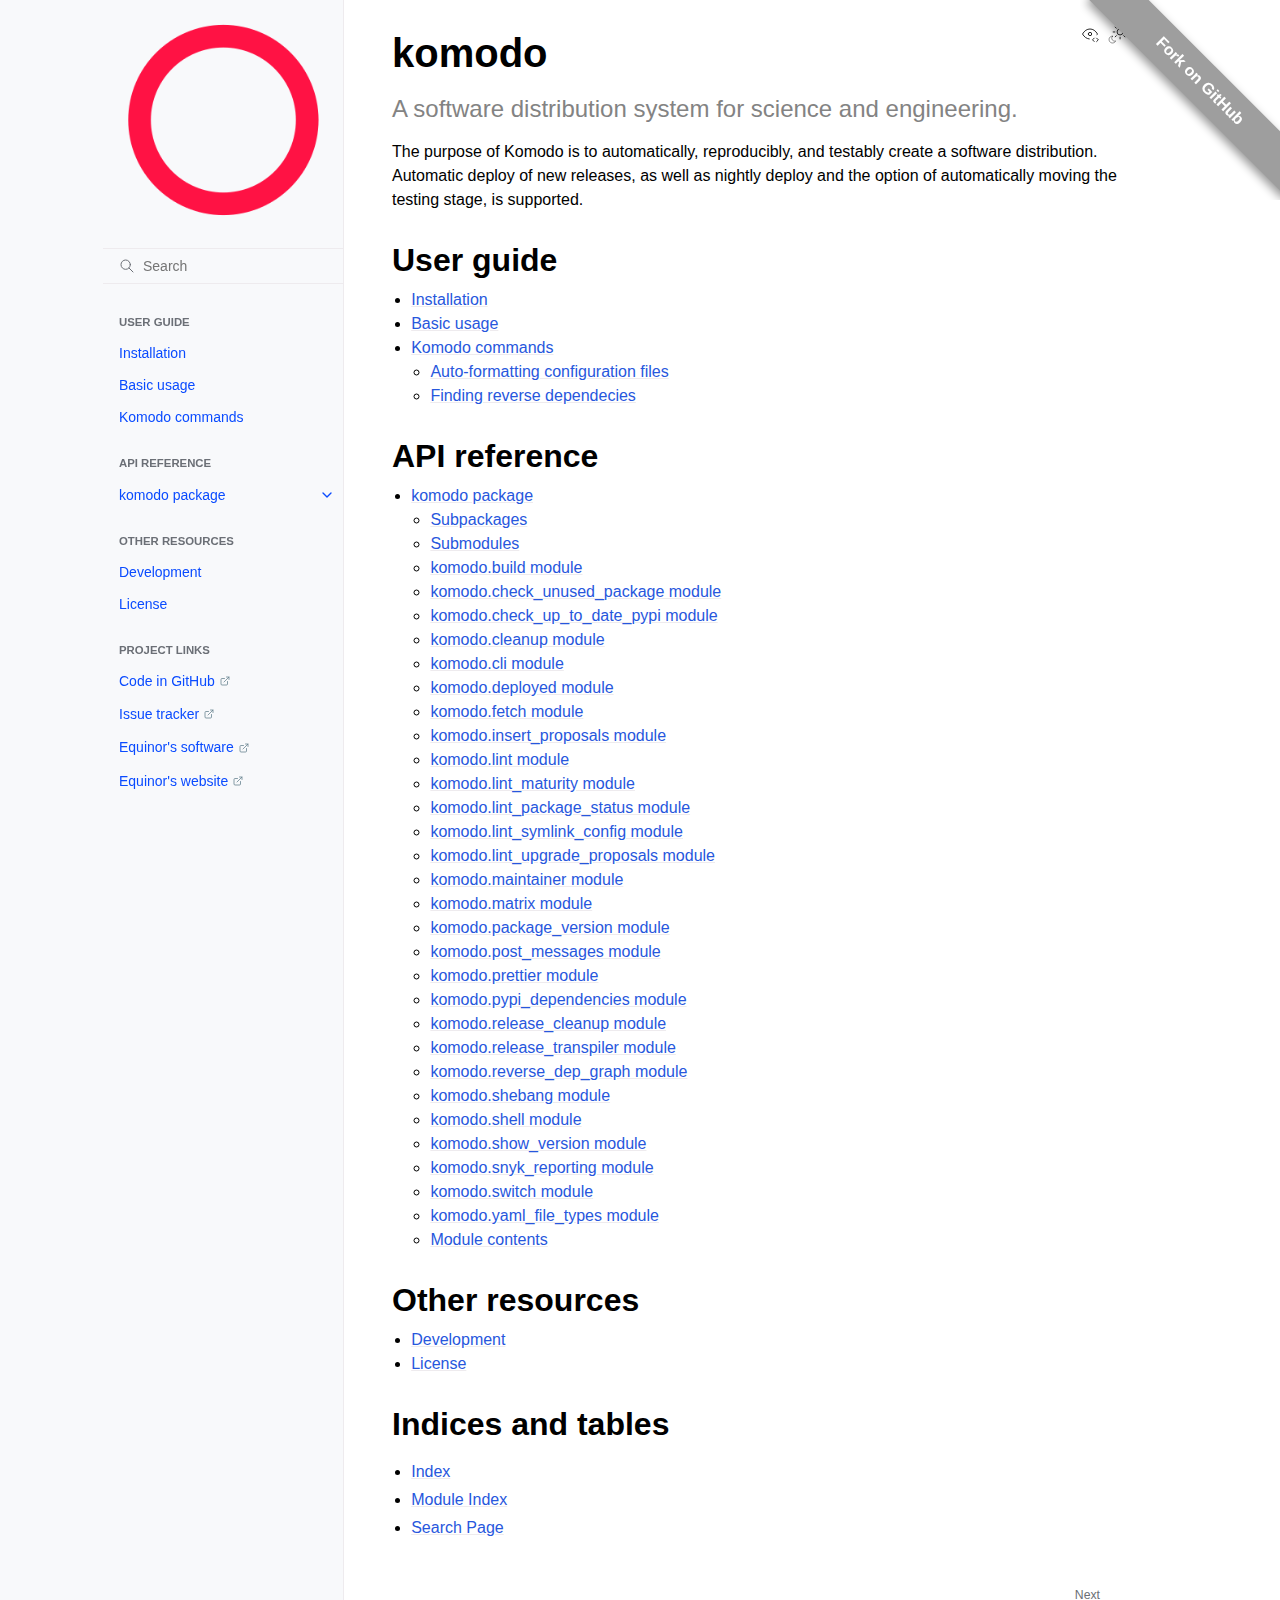
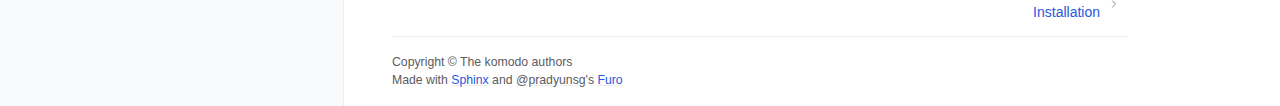
==== index.html @ 01c2a1b3 "Deploying to gh-pages from @ equinor/komodo@a973635b5ad402e23bfe479862dff8eb350d37a1 🚀" ====
<!doctype html>
<html class="no-js" lang="en" data-content_root="./">
  <head><meta charset="utf-8"/>
    <meta name="viewport" content="width=device-width,initial-scale=1"/>
    <meta name="color-scheme" content="light dark"><meta name="viewport" content="width=device-width, initial-scale=1" />
<link rel="index" title="Index" href="genindex.html" /><link rel="search" title="Search" href="search.html" /><link rel="next" title="Installation" href="installation.html" />

    <link rel="shortcut icon" href="_static/favicon.ico"/><!-- Generated with Sphinx 7.3.7 and Furo 2024.05.06 -->
        <title>komodo documentation</title>
      <link rel="stylesheet" type="text/css" href="_static/pygments.css?v=a746c00c" />
    <link rel="stylesheet" type="text/css" href="_static/styles/furo.css?v=387cc868" />
    <link rel="stylesheet" type="text/css" href="_static/styles/furo-extensions.css?v=36a5483c" />
    <link rel="stylesheet" type="text/css" href="_static/custom.css?v=675db473" />
    
    


<style>
  body {
    --color-code-background: #f8f8f8;
  --color-code-foreground: black;
  
  }
  @media not print {
    body[data-theme="dark"] {
      --color-code-background: #202020;
  --color-code-foreground: #d0d0d0;
  
    }
    @media (prefers-color-scheme: dark) {
      body:not([data-theme="light"]) {
        --color-code-background: #202020;
  --color-code-foreground: #d0d0d0;
  
      }
    }
  }
</style></head>
  <body>
    
    <script>
      document.body.dataset.theme = localStorage.getItem("theme") || "auto";
    </script>
    

<svg xmlns="http://www.w3.org/2000/svg" style="display: none;">
  <symbol id="svg-toc" viewBox="0 0 24 24">
    <title>Contents</title>
    <svg stroke="currentColor" fill="currentColor" stroke-width="0" viewBox="0 0 1024 1024">
      <path d="M408 442h480c4.4 0 8-3.6 8-8v-56c0-4.4-3.6-8-8-8H408c-4.4 0-8 3.6-8 8v56c0 4.4 3.6 8 8 8zm-8 204c0 4.4 3.6 8 8 8h480c4.4 0 8-3.6 8-8v-56c0-4.4-3.6-8-8-8H408c-4.4 0-8 3.6-8 8v56zm504-486H120c-4.4 0-8 3.6-8 8v56c0 4.4 3.6 8 8 8h784c4.4 0 8-3.6 8-8v-56c0-4.4-3.6-8-8-8zm0 632H120c-4.4 0-8 3.6-8 8v56c0 4.4 3.6 8 8 8h784c4.4 0 8-3.6 8-8v-56c0-4.4-3.6-8-8-8zM115.4 518.9L271.7 642c5.8 4.6 14.4.5 14.4-6.9V388.9c0-7.4-8.5-11.5-14.4-6.9L115.4 505.1a8.74 8.74 0 0 0 0 13.8z"/>
    </svg>
  </symbol>
  <symbol id="svg-menu" viewBox="0 0 24 24">
    <title>Menu</title>
    <svg xmlns="http://www.w3.org/2000/svg" viewBox="0 0 24 24" fill="none" stroke="currentColor"
      stroke-width="2" stroke-linecap="round" stroke-linejoin="round" class="feather-menu">
      <line x1="3" y1="12" x2="21" y2="12"></line>
      <line x1="3" y1="6" x2="21" y2="6"></line>
      <line x1="3" y1="18" x2="21" y2="18"></line>
    </svg>
  </symbol>
  <symbol id="svg-arrow-right" viewBox="0 0 24 24">
    <title>Expand</title>
    <svg xmlns="http://www.w3.org/2000/svg" viewBox="0 0 24 24" fill="none" stroke="currentColor"
      stroke-width="2" stroke-linecap="round" stroke-linejoin="round" class="feather-chevron-right">
      <polyline points="9 18 15 12 9 6"></polyline>
    </svg>
  </symbol>
  <symbol id="svg-sun" viewBox="0 0 24 24">
    <title>Light mode</title>
    <svg xmlns="http://www.w3.org/2000/svg" viewBox="0 0 24 24" fill="none" stroke="currentColor"
      stroke-width="1" stroke-linecap="round" stroke-linejoin="round" class="feather-sun">
      <circle cx="12" cy="12" r="5"></circle>
      <line x1="12" y1="1" x2="12" y2="3"></line>
      <line x1="12" y1="21" x2="12" y2="23"></line>
      <line x1="4.22" y1="4.22" x2="5.64" y2="5.64"></line>
      <line x1="18.36" y1="18.36" x2="19.78" y2="19.78"></line>
      <line x1="1" y1="12" x2="3" y2="12"></line>
      <line x1="21" y1="12" x2="23" y2="12"></line>
      <line x1="4.22" y1="19.78" x2="5.64" y2="18.36"></line>
      <line x1="18.36" y1="5.64" x2="19.78" y2="4.22"></line>
    </svg>
  </symbol>
  <symbol id="svg-moon" viewBox="0 0 24 24">
    <title>Dark mode</title>
    <svg xmlns="http://www.w3.org/2000/svg" viewBox="0 0 24 24" fill="none" stroke="currentColor"
      stroke-width="1" stroke-linecap="round" stroke-linejoin="round" class="icon-tabler-moon">
      <path stroke="none" d="M0 0h24v24H0z" fill="none" />
      <path d="M12 3c.132 0 .263 0 .393 0a7.5 7.5 0 0 0 7.92 12.446a9 9 0 1 1 -8.313 -12.454z" />
    </svg>
  </symbol>
  <symbol id="svg-sun-half" viewBox="0 0 24 24">
    <title>Auto light/dark mode</title>
    <svg xmlns="http://www.w3.org/2000/svg" viewBox="0 0 24 24" fill="none" stroke="currentColor"
      stroke-width="1" stroke-linecap="round" stroke-linejoin="round" class="icon-tabler-shadow">
      <path stroke="none" d="M0 0h24v24H0z" fill="none"/>
      <circle cx="12" cy="12" r="9" />
      <path d="M13 12h5" />
      <path d="M13 15h4" />
      <path d="M13 18h1" />
      <path d="M13 9h4" />
      <path d="M13 6h1" />
    </svg>
  </symbol>
  <symbol id="svg-sun-with-moon" viewBox="0 0 24 24">
    <title>Auto light/dark, in light mode</title>
    <svg xmlns="http://www.w3.org/2000/svg" viewBox="0 0 24 24" fill="none" stroke="currentColor"
      stroke-width="1" stroke-linecap="round" stroke-linejoin="round"
      class="icon-custom-derived-from-feather-sun-and-tabler-moon">
      <path style="opacity: 50%" d="M 5.411 14.504 C 5.471 14.504 5.532 14.504 5.591 14.504 C 3.639 16.319 4.383 19.569 6.931 20.352 C 7.693 20.586 8.512 20.551 9.25 20.252 C 8.023 23.207 4.056 23.725 2.11 21.184 C 0.166 18.642 1.702 14.949 4.874 14.536 C 5.051 14.512 5.231 14.5 5.411 14.5 L 5.411 14.504 Z"/>
      <line x1="14.5" y1="3.25" x2="14.5" y2="1.25"/>
      <line x1="14.5" y1="15.85" x2="14.5" y2="17.85"/>
      <line x1="10.044" y1="5.094" x2="8.63" y2="3.68"/>
      <line x1="19" y1="14.05" x2="20.414" y2="15.464"/>
      <line x1="8.2" y1="9.55" x2="6.2" y2="9.55"/>
      <line x1="20.8" y1="9.55" x2="22.8" y2="9.55"/>
      <line x1="10.044" y1="14.006" x2="8.63" y2="15.42"/>
      <line x1="19" y1="5.05" x2="20.414" y2="3.636"/>
      <circle cx="14.5" cy="9.55" r="3.6"/>
    </svg>
  </symbol>
  <symbol id="svg-moon-with-sun" viewBox="0 0 24 24">
    <title>Auto light/dark, in dark mode</title>
    <svg xmlns="http://www.w3.org/2000/svg" viewBox="0 0 24 24" fill="none" stroke="currentColor"
      stroke-width="1" stroke-linecap="round" stroke-linejoin="round"
      class="icon-custom-derived-from-feather-sun-and-tabler-moon">
      <path d="M 8.282 7.007 C 8.385 7.007 8.494 7.007 8.595 7.007 C 5.18 10.184 6.481 15.869 10.942 17.24 C 12.275 17.648 13.706 17.589 15 17.066 C 12.851 22.236 5.91 23.143 2.505 18.696 C -0.897 14.249 1.791 7.786 7.342 7.063 C 7.652 7.021 7.965 7 8.282 7 L 8.282 7.007 Z"/>
      <line style="opacity: 50%" x1="18" y1="3.705" x2="18" y2="2.5"/>
      <line style="opacity: 50%" x1="18" y1="11.295" x2="18" y2="12.5"/>
      <line style="opacity: 50%" x1="15.316" y1="4.816" x2="14.464" y2="3.964"/>
      <line style="opacity: 50%" x1="20.711" y1="10.212" x2="21.563" y2="11.063"/>
      <line style="opacity: 50%" x1="14.205" y1="7.5" x2="13.001" y2="7.5"/>
      <line style="opacity: 50%" x1="21.795" y1="7.5" x2="23" y2="7.5"/>
      <line style="opacity: 50%" x1="15.316" y1="10.184" x2="14.464" y2="11.036"/>
      <line style="opacity: 50%" x1="20.711" y1="4.789" x2="21.563" y2="3.937"/>
      <circle style="opacity: 50%" cx="18" cy="7.5" r="2.169"/>
    </svg>
  </symbol>
  <symbol id="svg-pencil" viewBox="0 0 24 24">
    <svg xmlns="http://www.w3.org/2000/svg" viewBox="0 0 24 24" fill="none" stroke="currentColor"
      stroke-width="1" stroke-linecap="round" stroke-linejoin="round" class="icon-tabler-pencil-code">
      <path d="M4 20h4l10.5 -10.5a2.828 2.828 0 1 0 -4 -4l-10.5 10.5v4" />
      <path d="M13.5 6.5l4 4" />
      <path d="M20 21l2 -2l-2 -2" />
      <path d="M17 17l-2 2l2 2" /
    </svg>
  </symbol>
  <symbol id="svg-eye" viewBox="0 0 24 24">
    <svg xmlns="http://www.w3.org/2000/svg" viewBox="0 0 24 24" fill="none" stroke="currentColor"
      stroke-width="1" stroke-linecap="round" stroke-linejoin="round" class="icon-tabler-eye-code">
      <path stroke="none" d="M0 0h24v24H0z" fill="none" />
      <path d="M10 12a2 2 0 1 0 4 0a2 2 0 0 0 -4 0" />
      <path
        d="M11.11 17.958c-3.209 -.307 -5.91 -2.293 -8.11 -5.958c2.4 -4 5.4 -6 9 -6c3.6 0 6.6 2 9 6c-.21 .352 -.427 .688 -.647 1.008" />
      <path d="M20 21l2 -2l-2 -2" />
      <path d="M17 17l-2 2l2 2" />
    </svg>
  </symbol>
</svg>

<input type="checkbox" class="sidebar-toggle" name="__navigation" id="__navigation">
<input type="checkbox" class="sidebar-toggle" name="__toc" id="__toc">
<label class="overlay sidebar-overlay" for="__navigation">
  <div class="visually-hidden">Hide navigation sidebar</div>
</label>
<label class="overlay toc-overlay" for="__toc">
  <div class="visually-hidden">Hide table of contents sidebar</div>
</label>

<a class="skip-to-content muted-link" href="#furo-main-content">Skip to content</a>



<div class="page">
  <header class="mobile-header">
    <div class="header-left">
      <label class="nav-overlay-icon" for="__navigation">
        <div class="visually-hidden">Toggle site navigation sidebar</div>
        <i class="icon"><svg><use href="#svg-menu"></use></svg></i>
      </label>
    </div>
    <div class="header-center">
      <a href="#"><div class="brand">komodo  documentation</div></a>
    </div>
    <div class="header-right">
      <div class="theme-toggle-container theme-toggle-header">
        <button class="theme-toggle">
          <div class="visually-hidden">Toggle Light / Dark / Auto color theme</div>
          <svg class="theme-icon-when-auto-light"><use href="#svg-sun-with-moon"></use></svg>
          <svg class="theme-icon-when-auto-dark"><use href="#svg-moon-with-sun"></use></svg>
          <svg class="theme-icon-when-dark"><use href="#svg-moon"></use></svg>
          <svg class="theme-icon-when-light"><use href="#svg-sun"></use></svg>
        </button>
      </div>
      <label class="toc-overlay-icon toc-header-icon no-toc" for="__toc">
        <div class="visually-hidden">Toggle table of contents sidebar</div>
        <i class="icon"><svg><use href="#svg-toc"></use></svg></i>
      </label>
    </div>
  </header>
  <aside class="sidebar-drawer">
    <div class="sidebar-container">
      
      <div class="sidebar-sticky"><a class="sidebar-brand" href="#">
  
  <div class="sidebar-logo-container">
    <img class="sidebar-logo" src="_static/komodo_logo.png" alt="Logo"/>
  </div>
  
  
</a><form class="sidebar-search-container" method="get" action="search.html" role="search">
  <input class="sidebar-search" placeholder="Search" name="q" aria-label="Search">
  <input type="hidden" name="check_keywords" value="yes">
  <input type="hidden" name="area" value="default">
</form>
<div id="searchbox"></div><div class="sidebar-scroll"><div class="sidebar-tree">
  <p class="caption" role="heading"><span class="caption-text">User guide</span></p>
<ul>
<li class="toctree-l1"><a class="reference internal" href="installation.html">Installation</a></li>
<li class="toctree-l1"><a class="reference internal" href="basic-usage.html">Basic usage</a></li>
<li class="toctree-l1"><a class="reference internal" href="commands.html">Komodo commands</a></li>
</ul>
<p class="caption" role="heading"><span class="caption-text">API reference</span></p>
<ul>
<li class="toctree-l1 has-children"><a class="reference internal" href="komodo.html">komodo package</a><input class="toctree-checkbox" id="toctree-checkbox-1" name="toctree-checkbox-1" role="switch" type="checkbox"/><label for="toctree-checkbox-1"><div class="visually-hidden">Toggle navigation of komodo package</div><i class="icon"><svg><use href="#svg-arrow-right"></use></svg></i></label><ul>
<li class="toctree-l2"><a class="reference internal" href="komodo.data.html">komodo.data package</a></li>
<li class="toctree-l2 has-children"><a class="reference internal" href="komodo.symlink.html">komodo.symlink package</a><input class="toctree-checkbox" id="toctree-checkbox-2" name="toctree-checkbox-2" role="switch" type="checkbox"/><label for="toctree-checkbox-2"><div class="visually-hidden">Toggle navigation of komodo.symlink package</div><i class="icon"><svg><use href="#svg-arrow-right"></use></svg></i></label><ul>
<li class="toctree-l3"><a class="reference internal" href="komodo.symlink.suggester.html">komodo.symlink.suggester package</a></li>
</ul>
</li>
</ul>
</li>
</ul>
<p class="caption" role="heading"><span class="caption-text">Other resources</span></p>
<ul>
<li class="toctree-l1"><a class="reference internal" href="development.html">Development</a></li>
<li class="toctree-l1"><a class="reference internal" href="license.html">License</a></li>
</ul>
<p class="caption" role="heading"><span class="caption-text">Project links</span></p>
<ul>
<li class="toctree-l1"><a class="reference external" href="https://github.com/equinor/komodo">Code in GitHub</a></li>
<li class="toctree-l1"><a class="reference external" href="https://github.com/equinor/komodo/issues">Issue tracker</a></li>
<li class="toctree-l1"><a class="reference external" href="https://github.com/equinor">Equinor's software</a></li>
<li class="toctree-l1"><a class="reference external" href="https://www.equinor.com">Equinor's website</a></li>
</ul>

</div>
</div>

      </div>
      
    </div>
  </aside>
  <div class="main">
    <div class="content">
      <div class="article-container">
        <a href="#" class="back-to-top muted-link">
          <svg xmlns="http://www.w3.org/2000/svg" viewBox="0 0 24 24">
            <path d="M13 20h-2V8l-5.5 5.5-1.42-1.42L12 4.16l7.92 7.92-1.42 1.42L13 8v12z"></path>
          </svg>
          <span>Back to top</span>
        </a>
        <div class="content-icon-container">
          <div class="view-this-page">
  <a class="muted-link" href="_sources/index.rst.txt" title="View this page">
    <svg><use href="#svg-eye"></use></svg>
    <span class="visually-hidden">View this page</span>
  </a>
</div>
<div class="theme-toggle-container theme-toggle-content">
            <button class="theme-toggle">
              <div class="visually-hidden">Toggle Light / Dark / Auto color theme</div>
              <svg class="theme-icon-when-auto-light"><use href="#svg-sun-with-moon"></use></svg>
              <svg class="theme-icon-when-auto-dark"><use href="#svg-moon-with-sun"></use></svg>
              <svg class="theme-icon-when-dark"><use href="#svg-moon"></use></svg>
              <svg class="theme-icon-when-light"><use href="#svg-sun"></use></svg>
            </button>
          </div>
          <label class="toc-overlay-icon toc-content-icon no-toc" for="__toc">
            <div class="visually-hidden">Toggle table of contents sidebar</div>
            <i class="icon"><svg><use href="#svg-toc"></use></svg></i>
          </label>
        </div>
        <article role="main" id="furo-main-content">
          <div class="docutils container" id="forkongithub">
<p><a class="reference external" href="https://github.com/equinor/komodo">Fork on GitHub</a></p>
</div>
<section id="komodo">
<h1>komodo<a class="headerlink" href="#komodo" title="Link to this heading">¶</a></h1>
<blockquote>
<div><div class="line-block">
<div class="line">A software distribution system for science and engineering.</div>
</div>
</div></blockquote>
<p>The purpose of Komodo is to automatically, reproducibly, and testably create a
software distribution. Automatic deploy of new releases, as well as nightly
deploy and the option of automatically moving the testing stage, is supported.</p>
<section id="user-guide">
<h2>User guide<a class="headerlink" href="#user-guide" title="Link to this heading">¶</a></h2>
<div class="toctree-wrapper compound">
<p class="caption" role="heading"><span class="caption-text">User guide</span></p>
<ul>
<li class="toctree-l1"><a class="reference internal" href="installation.html">Installation</a></li>
<li class="toctree-l1"><a class="reference internal" href="basic-usage.html">Basic usage</a></li>
<li class="toctree-l1"><a class="reference internal" href="commands.html">Komodo commands</a><ul>
<li class="toctree-l2"><a class="reference internal" href="commands.html#auto-formatting-configuration-files">Auto-formatting configuration files</a></li>
<li class="toctree-l2"><a class="reference internal" href="commands.html#finding-reverse-dependecies">Finding reverse dependecies</a></li>
</ul>
</li>
</ul>
</div>
</section>
<section id="api-reference">
<h2>API reference<a class="headerlink" href="#api-reference" title="Link to this heading">¶</a></h2>
<div class="toctree-wrapper compound">
<p class="caption" role="heading"><span class="caption-text">API reference</span></p>
<ul>
<li class="toctree-l1"><a class="reference internal" href="komodo.html">komodo package</a><ul>
<li class="toctree-l2"><a class="reference internal" href="komodo.html#subpackages">Subpackages</a></li>
<li class="toctree-l2"><a class="reference internal" href="komodo.html#submodules">Submodules</a></li>
<li class="toctree-l2"><a class="reference internal" href="komodo.html#module-komodo.build">komodo.build module</a></li>
<li class="toctree-l2"><a class="reference internal" href="komodo.html#module-komodo.check_unused_package">komodo.check_unused_package module</a></li>
<li class="toctree-l2"><a class="reference internal" href="komodo.html#module-komodo.check_up_to_date_pypi">komodo.check_up_to_date_pypi module</a></li>
<li class="toctree-l2"><a class="reference internal" href="komodo.html#module-komodo.cleanup">komodo.cleanup module</a></li>
<li class="toctree-l2"><a class="reference internal" href="komodo.html#module-komodo.cli">komodo.cli module</a></li>
<li class="toctree-l2"><a class="reference internal" href="komodo.html#module-komodo.deployed">komodo.deployed module</a></li>
<li class="toctree-l2"><a class="reference internal" href="komodo.html#module-komodo.fetch">komodo.fetch module</a></li>
<li class="toctree-l2"><a class="reference internal" href="komodo.html#module-komodo.insert_proposals">komodo.insert_proposals module</a></li>
<li class="toctree-l2"><a class="reference internal" href="komodo.html#module-komodo.lint">komodo.lint module</a></li>
<li class="toctree-l2"><a class="reference internal" href="komodo.html#module-komodo.lint_maturity">komodo.lint_maturity module</a></li>
<li class="toctree-l2"><a class="reference internal" href="komodo.html#module-komodo.lint_package_status">komodo.lint_package_status module</a></li>
<li class="toctree-l2"><a class="reference internal" href="komodo.html#module-komodo.lint_symlink_config">komodo.lint_symlink_config module</a></li>
<li class="toctree-l2"><a class="reference internal" href="komodo.html#module-komodo.lint_upgrade_proposals">komodo.lint_upgrade_proposals module</a></li>
<li class="toctree-l2"><a class="reference internal" href="komodo.html#module-komodo.maintainer">komodo.maintainer module</a></li>
<li class="toctree-l2"><a class="reference internal" href="komodo.html#module-komodo.matrix">komodo.matrix module</a></li>
<li class="toctree-l2"><a class="reference internal" href="komodo.html#module-komodo.package_version">komodo.package_version module</a></li>
<li class="toctree-l2"><a class="reference internal" href="komodo.html#module-komodo.post_messages">komodo.post_messages module</a></li>
<li class="toctree-l2"><a class="reference internal" href="komodo.html#module-komodo.prettier">komodo.prettier module</a></li>
<li class="toctree-l2"><a class="reference internal" href="komodo.html#module-komodo.pypi_dependencies">komodo.pypi_dependencies module</a></li>
<li class="toctree-l2"><a class="reference internal" href="komodo.html#module-komodo.release_cleanup">komodo.release_cleanup module</a></li>
<li class="toctree-l2"><a class="reference internal" href="komodo.html#module-komodo.release_transpiler">komodo.release_transpiler module</a></li>
<li class="toctree-l2"><a class="reference internal" href="komodo.html#module-komodo.reverse_dep_graph">komodo.reverse_dep_graph module</a></li>
<li class="toctree-l2"><a class="reference internal" href="komodo.html#module-komodo.shebang">komodo.shebang module</a></li>
<li class="toctree-l2"><a class="reference internal" href="komodo.html#module-komodo.shell">komodo.shell module</a></li>
<li class="toctree-l2"><a class="reference internal" href="komodo.html#module-komodo.show_version">komodo.show_version module</a></li>
<li class="toctree-l2"><a class="reference internal" href="komodo.html#module-komodo.snyk_reporting">komodo.snyk_reporting module</a></li>
<li class="toctree-l2"><a class="reference internal" href="komodo.html#module-komodo.switch">komodo.switch module</a></li>
<li class="toctree-l2"><a class="reference internal" href="komodo.html#module-komodo.yaml_file_types">komodo.yaml_file_types module</a></li>
<li class="toctree-l2"><a class="reference internal" href="komodo.html#module-komodo">Module contents</a></li>
</ul>
</li>
</ul>
</div>
</section>
<section id="other-resources">
<h2>Other resources<a class="headerlink" href="#other-resources" title="Link to this heading">¶</a></h2>
<div class="toctree-wrapper compound">
<p class="caption" role="heading"><span class="caption-text">Other resources</span></p>
<ul>
<li class="toctree-l1"><a class="reference internal" href="development.html">Development</a></li>
<li class="toctree-l1"><a class="reference internal" href="license.html">License</a></li>
</ul>
</div>
</section>
<section id="indices-and-tables">
<h2>Indices and tables<a class="headerlink" href="#indices-and-tables" title="Link to this heading">¶</a></h2>
<ul class="simple">
<li><p><a class="reference internal" href="genindex.html"><span class="std std-ref">Index</span></a></p></li>
<li><p><a class="reference internal" href="py-modindex.html"><span class="std std-ref">Module Index</span></a></p></li>
<li><p><a class="reference internal" href="search.html"><span class="std std-ref">Search Page</span></a></p></li>
</ul>
<div class="toctree-wrapper compound">
</div>
</section>
</section>

        </article>
      </div>
      <footer>
        
        <div class="related-pages">
          <a class="next-page" href="installation.html">
              <div class="page-info">
                <div class="context">
                  <span>Next</span>
                </div>
                <div class="title">Installation</div>
              </div>
              <svg class="furo-related-icon"><use href="#svg-arrow-right"></use></svg>
            </a>
          
        </div>
        <div class="bottom-of-page">
          <div class="left-details">
            <div class="copyright">
                Copyright &#169; The komodo authors
            </div>
            Made with <a href="https://www.sphinx-doc.org/">Sphinx</a> and <a class="muted-link" href="https://pradyunsg.me">@pradyunsg</a>'s
            
            <a href="https://github.com/pradyunsg/furo">Furo</a>
            
          </div>
          <div class="right-details">
            
          </div>
        </div>
        
      </footer>
    </div>
    <aside class="toc-drawer no-toc">
      
      
      
    </aside>
  </div>
</div><script src="_static/documentation_options.js?v=5929fcd5"></script>
    <script src="_static/doctools.js?v=9a2dae69"></script>
    <script src="_static/sphinx_highlight.js?v=dc90522c"></script>
    <script src="_static/scripts/furo.js?v=4e2eecee"></script>
    </body>
</html>
---- _static/pygments.css ----
.highlight pre { line-height: 125%; }
.highlight td.linenos .normal { color: inherit; background-color: transparent; padding-left: 5px; padding-right: 5px; }
.highlight span.linenos { color: inherit; background-color: transparent; padding-left: 5px; padding-right: 5px; }
.highlight td.linenos .special { color: #000000; background-color: #ffffc0; padding-left: 5px; padding-right: 5px; }
.highlight span.linenos.special { color: #000000; background-color: #ffffc0; padding-left: 5px; padding-right: 5px; }
.highlight .hll { background-color: #ffffcc }
.highlight { background: #f8f8f8; }
.highlight .c { color: #8f5902; font-style: italic } /* Comment */
.highlight .err { color: #a40000; border: 1px solid #ef2929 } /* Error */
.highlight .g { color: #000000 } /* Generic */
.highlight .k { color: #204a87; font-weight: bold } /* Keyword */
.highlight .l { color: #000000 } /* Literal */
.highlight .n { color: #000000 } /* Name */
.highlight .o { color: #ce5c00; font-weight: bold } /* Operator */
.highlight .x { color: #000000 } /* Other */
.highlight .p { color: #000000; font-weight: bold } /* Punctuation */
.highlight .ch { color: #8f5902; font-style: italic } /* Comment.Hashbang */
.highlight .cm { color: #8f5902; font-style: italic } /* Comment.Multiline */
.highlight .cp { color: #8f5902; font-style: italic } /* Comment.Preproc */
.highlight .cpf { color: #8f5902; font-style: italic } /* Comment.PreprocFile */
.highlight .c1 { color: #8f5902; font-style: italic } /* Comment.Single */
.highlight .cs { color: #8f5902; font-style: italic } /* Comment.Special */
.highlight .gd { color: #a40000 } /* Generic.Deleted */
.highlight .ge { color: #000000; font-style: italic } /* Generic.Emph */
.highlight .ges { color: #000000; font-weight: bold; font-style: italic } /* Generic.EmphStrong */
.highlight .gr { color: #ef2929 } /* Generic.Error */
.highlight .gh { color: #000080; font-weight: bold } /* Generic.Heading */
.highlight .gi { color: #00A000 } /* Generic.Inserted */
.highlight .go { color: #000000; font-style: italic } /* Generic.Output */
.highlight .gp { color: #8f5902 } /* Generic.Prompt */
.highlight .gs { color: #000000; font-weight: bold } /* Generic.Strong */
.highlight .gu { color: #800080; font-weight: bold } /* Generic.Subheading */
.highlight .gt { color: #a40000; font-weight: bold } /* Generic.Traceback */
.highlight .kc { color: #204a87; font-weight: bold } /* Keyword.Constant */
.highlight .kd { color: #204a87; font-weight: bold } /* Keyword.Declaration */
.highlight .kn { color: #204a87; font-weight: bold } /* Keyword.Namespace */
.highlight .kp { color: #204a87; font-weight: bold } /* Keyword.Pseudo */
.highlight .kr { color: #204a87; font-weight: bold } /* Keyword.Reserved */
.highlight .kt { color: #204a87; font-weight: bold } /* Keyword.Type */
.highlight .ld { color: #000000 } /* Literal.Date */
.highlight .m { color: #0000cf; font-weight: bold } /* Literal.Number */
.highlight .s { color: #4e9a06 } /* Literal.String */
.highlight .na { color: #c4a000 } /* Name.Attribute */
.highlight .nb { color: #204a87 } /* Name.Builtin */
.highlight .nc { color: #000000 } /* Name.Class */
.highlight .no { color: #000000 } /* Name.Constant */
.highlight .nd { color: #5c35cc; font-weight: bold } /* Name.Decorator */
.highlight .ni { color: #ce5c00 } /* Name.Entity */
.highlight .ne { color: #cc0000; font-weight: bold } /* Name.Exception */
.highlight .nf { color: #000000 } /* Name.Function */
.highlight .nl { color: #f57900 } /* Name.Label */
.highlight .nn { color: #000000 } /* Name.Namespace */
.highlight .nx { color: #000000 } /* Name.Other */
.highlight .py { color: #000000 } /* Name.Property */
.highlight .nt { color: #204a87; font-weight: bold } /* Name.Tag */
.highlight .nv { color: #000000 } /* Name.Variable */
.highlight .ow { color: #204a87; font-weight: bold } /* Operator.Word */
.highlight .pm { color: #000000; font-weight: bold } /* Punctuation.Marker */
.highlight .w { color: #f8f8f8 } /* Text.Whitespace */
.highlight .mb { color: #0000cf; font-weight: bold } /* Literal.Number.Bin */
.highlight .mf { color: #0000cf; font-weight: bold } /* Literal.Number.Float */
.highlight .mh { color: #0000cf; font-weight: bold } /* Literal.Number.Hex */
.highlight .mi { color: #0000cf; font-weight: bold } /* Literal.Number.Integer */
.highlight .mo { color: #0000cf; font-weight: bold } /* Literal.Number.Oct */
.highlight .sa { color: #4e9a06 } /* Literal.String.Affix */
.highlight .sb { color: #4e9a06 } /* Literal.String.Backtick */
.highlight .sc { color: #4e9a06 } /* Literal.String.Char */
.highlight .dl { color: #4e9a06 } /* Literal.String.Delimiter */
.highlight .sd { color: #8f5902; font-style: italic } /* Literal.String.Doc */
.highlight .s2 { color: #4e9a06 } /* Literal.String.Double */
.highlight .se { color: #4e9a06 } /* Literal.String.Escape */
.highlight .sh { color: #4e9a06 } /* Literal.String.Heredoc */
.highlight .si { color: #4e9a06 } /* Literal.String.Interpol */
.highlight .sx { color: #4e9a06 } /* Literal.String.Other */
.highlight .sr { color: #4e9a06 } /* Literal.String.Regex */
.highlight .s1 { color: #4e9a06 } /* Literal.String.Single */
.highlight .ss { color: #4e9a06 } /* Literal.String.Symbol */
.highlight .bp { color: #3465a4 } /* Name.Builtin.Pseudo */
.highlight .fm { color: #000000 } /* Name.Function.Magic */
.highlight .vc { color: #000000 } /* Name.Variable.Class */
.highlight .vg { color: #000000 } /* Name.Variable.Global */
.highlight .vi { color: #000000 } /* Name.Variable.Instance */
.highlight .vm { color: #000000 } /* Name.Variable.Magic */
.highlight .il { color: #0000cf; font-weight: bold } /* Literal.Number.Integer.Long */
@media not print {
body[data-theme="dark"] .highlight pre { line-height: 125%; }
body[data-theme="dark"] .highlight td.linenos .normal { color: #aaaaaa; background-color: transparent; padding-left: 5px; padding-right: 5px; }
body[data-theme="dark"] .highlight span.linenos { color: #aaaaaa; background-color: transparent; padding-left: 5px; padding-right: 5px; }
body[data-theme="dark"] .highlight td.linenos .special { color: #000000; background-color: #ffffc0; padding-left: 5px; padding-right: 5px; }
body[data-theme="dark"] .highlight span.linenos.special { color: #000000; background-color: #ffffc0; padding-left: 5px; padding-right: 5px; }
body[data-theme="dark"] .highlight .hll { background-color: #404040 }
body[data-theme="dark"] .highlight { background: #202020; color: #d0d0d0 }
body[data-theme="dark"] .highlight .c { color: #ababab; font-style: italic } /* Comment */
body[data-theme="dark"] .highlight .err { color: #a61717; background-color: #e3d2d2 } /* Error */
body[data-theme="dark"] .highlight .esc { color: #d0d0d0 } /* Escape */
body[data-theme="dark"] .highlight .g { color: #d0d0d0 } /* Generic */
body[data-theme="dark"] .highlight .k { color: #6ebf26; font-weight: bold } /* Keyword */
body[data-theme="dark"] .highlight .l { color: #d0d0d0 } /* Literal */
body[data-theme="dark"] .highlight .n { color: #d0d0d0 } /* Name */
body[data-theme="dark"] .highlight .o { color: #d0d0d0 } /* Operator */
body[data-theme="dark"] .highlight .x { color: #d0d0d0 } /* Other */
body[data-theme="dark"] .highlight .p { color: #d0d0d0 } /* Punctuation */
body[data-theme="dark"] .highlight .ch { color: #ababab; font-style: italic } /* Comment.Hashbang */
body[data-theme="dark"] .highlight .cm { color: #ababab; font-style: italic } /* Comment.Multiline */
body[data-theme="dark"] .highlight .cp { color: #ff3a3a; font-weight: bold } /* Comment.Preproc */
body[data-theme="dark"] .highlight .cpf { color: #ababab; font-style: italic } /* Comment.PreprocFile */
body[data-theme="dark"] .highlight .c1 { color: #ababab; font-style: italic } /* Comment.Single */
body[data-theme="dark"] .highlight .cs { color: #e50808; font-weight: bold; background-color: #520000 } /* Comment.Special */
body[data-theme="dark"] .highlight .gd { color: #ff3a3a } /* Generic.Deleted */
body[data-theme="dark"] .highlight .ge { color: #d0d0d0; font-style: italic } /* Generic.Emph */
body[data-theme="dark"] .highlight .ges { color: #d0d0d0; font-weight: bold; font-style: italic } /* Generic.EmphStrong */
body[data-theme="dark"] .highlight .gr { color: #ff3a3a } /* Generic.Error */
body[data-theme="dark"] .highlight .gh { color: #ffffff; font-weight: bold } /* Generic.Heading */
body[data-theme="dark"] .highlight .gi { color: #589819 } /* Generic.Inserted */
body[data-theme="dark"] .highlight .go { color: #cccccc } /* Generic.Output */
body[data-theme="dark"] .highlight .gp { color: #aaaaaa } /* Generic.Prompt */
body[data-theme="dark"] .highlight .gs { color: #d0d0d0; font-weight: bold } /* Generic.Strong */
body[data-theme="dark"] .highlight .gu { color: #ffffff; text-decoration: underline } /* Generic.Subheading */
body[data-theme="dark"] .highlight .gt { color: #ff3a3a } /* Generic.Traceback */
body[data-theme="dark"] .highlight .kc { color: #6ebf26; font-weight: bold } /* Keyword.Constant */
body[data-theme="dark"] .highlight .kd { color: #6ebf26; font-weight: bold } /* Keyword.Declaration */
body[data-theme="dark"] .highlight .kn { color: #6ebf26; font-weight: bold } /* Keyword.Namespace */
body[data-theme="dark"] .highlight .kp { color: #6ebf26 } /* Keyword.Pseudo */
body[data-theme="dark"] .highlight .kr { color: #6ebf26; font-weight: bold } /* Keyword.Reserved */
body[data-theme="dark"] .highlight .kt { color: #6ebf26; font-weight: bold } /* Keyword.Type */
body[data-theme="dark"] .highlight .ld { color: #d0d0d0 } /* Literal.Date */
body[data-theme="dark"] .highlight .m { color: #51b2fd } /* Literal.Number */
body[data-theme="dark"] .highlight .s { color: #ed9d13 } /* Literal.String */
body[data-theme="dark"] .highlight .na { color: #bbbbbb } /* Name.Attribute */
body[data-theme="dark"] .highlight .nb { color: #2fbccd } /* Name.Builtin */
body[data-theme="dark"] .highlight .nc { color: #71adff; text-decoration: underline } /* Name.Class */
body[data-theme="dark"] .highlight .no { color: #40ffff } /* Name.Constant */
body[data-theme="dark"] .highlight .nd { color: #ffa500 } /* Name.Decorator */
body[data-theme="dark"] .highlight .ni { color: #d0d0d0 } /* Name.Entity */
body[data-theme="dark"] .highlight .ne { color: #bbbbbb } /* Name.Exception */
body[data-theme="dark"] .highlight .nf { color: #71adff } /* Name.Function */
body[data-theme="dark"] .highlight .nl { color: #d0d0d0 } /* Name.Label */
body[data-theme="dark"] .highlight .nn { color: #71adff; text-decoration: underline } /* Name.Namespace */
body[data-theme="dark"] .highlight .nx { color: #d0d0d0 } /* Name.Other */
body[data-theme="dark"] .highlight .py { color: #d0d0d0 } /* Name.Property */
body[data-theme="dark"] .highlight .nt { color: #6ebf26; font-weight: bold } /* Name.Tag */
body[data-theme="dark"] .highlight .nv { color: #40ffff } /* Name.Variable */
body[data-theme="dark"] .highlight .ow { color: #6ebf26; font-weight: bold } /* Operator.Word */
body[data-theme="dark"] .highlight .pm { color: #d0d0d0 } /* Punctuation.Marker */
body[data-theme="dark"] .highlight .w { color: #666666 } /* Text.Whitespace */
body[data-theme="dark"] .highlight .mb { color: #51b2fd } /* Literal.Number.Bin */
body[data-theme="dark"] .highlight .mf { color: #51b2fd } /* Literal.Number.Float */
body[data-theme="dark"] .highlight .mh { color: #51b2fd } /* Literal.Number.Hex */
body[data-theme="dark"] .highlight .mi { color: #51b2fd } /* Literal.Number.Integer */
body[data-theme="dark"] .highlight .mo { color: #51b2fd } /* Literal.Number.Oct */
body[data-theme="dark"] .highlight .sa { color: #ed9d13 } /* Literal.String.Affix */
body[data-theme="dark"] .highlight .sb { color: #ed9d13 } /* Literal.String.Backtick */
body[data-theme="dark"] .highlight .sc { color: #ed9d13 } /* Literal.String.Char */
body[data-theme="dark"] .highlight .dl { color: #ed9d13 } /* Literal.String.Delimiter */
body[data-theme="dark"] .highlight .sd { color: #ed9d13 } /* Literal.String.Doc */
body[data-theme="dark"] .highlight .s2 { color: #ed9d13 } /* Literal.String.Double */
body[data-theme="dark"] .highlight .se { color: #ed9d13 } /* Literal.String.Escape */
body[data-theme="dark"] .highlight .sh { color: #ed9d13 } /* Literal.String.Heredoc */
body[data-theme="dark"] .highlight .si { color: #ed9d13 } /* Literal.String.Interpol */
body[data-theme="dark"] .highlight .sx { color: #ffa500 } /* Literal.String.Other */
body[data-theme="dark"] .highlight .sr { color: #ed9d13 } /* Literal.String.Regex */
body[data-theme="dark"] .highlight .s1 { color: #ed9d13 } /* Literal.String.Single */
body[data-theme="dark"] .highlight .ss { color: #ed9d13 } /* Literal.String.Symbol */
body[data-theme="dark"] .highlight .bp { color: #2fbccd } /* Name.Builtin.Pseudo */
body[data-theme="dark"] .highlight .fm { color: #71adff } /* Name.Function.Magic */
body[data-theme="dark"] .highlight .vc { color: #40ffff } /* Name.Variable.Class */
body[data-theme="dark"] .highlight .vg { color: #40ffff } /* Name.Variable.Global */
body[data-theme="dark"] .highlight .vi { color: #40ffff } /* Name.Variable.Instance */
body[data-theme="dark"] .highlight .vm { color: #40ffff } /* Name.Variable.Magic */
body[data-theme="dark"] .highlight .il { color: #51b2fd } /* Literal.Number.Integer.Long */
@media (prefers-color-scheme: dark) {
body:not([data-theme="light"]) .highlight pre { line-height: 125%; }
body:not([data-theme="light"]) .highlight td.linenos .normal { color: #aaaaaa; background-color: transparent; padding-left: 5px; padding-right: 5px; }
body:not([data-theme="light"]) .highlight span.linenos { color: #aaaaaa; background-color: transparent; padding-left: 5px; padding-right: 5px; }
body:not([data-theme="light"]) .highlight td.linenos .special { color: #000000; background-color: #ffffc0; padding-left: 5px; padding-right: 5px; }
body:not([data-theme="light"]) .highlight span.linenos.special { color: #000000; background-color: #ffffc0; padding-left: 5px; padding-right: 5px; }
body:not([data-theme="light"]) .highlight .hll { background-color: #404040 }
body:not([data-theme="light"]) .highlight { background: #202020; color: #d0d0d0 }
body:not([data-theme="light"]) .highlight .c { color: #ababab; font-style: italic } /* Comment */
body:not([data-theme="light"]) .highlight .err { color: #a61717; background-color: #e3d2d2 } /* Error */
body:not([data-theme="light"]) .highlight .esc { color: #d0d0d0 } /* Escape */
body:not([data-theme="light"]) .highlight .g { color: #d0d0d0 } /* Generic */
body:not([data-theme="light"]) .highlight .k { color: #6ebf26; font-weight: bold } /* Keyword */
body:not([data-theme="light"]) .highlight .l { color: #d0d0d0 } /* Literal */
body:not([data-theme="light"]) .highlight .n { color: #d0d0d0 } /* Name */
body:not([data-theme="light"]) .highlight .o { color: #d0d0d0 } /* Operator */
body:not([data-theme="light"]) .highlight .x { color: #d0d0d0 } /* Other */
body:not([data-theme="light"]) .highlight .p { color: #d0d0d0 } /* Punctuation */
body:not([data-theme="light"]) .highlight .ch { color: #ababab; font-style: italic } /* Comment.Hashbang */
body:not([data-theme="light"]) .highlight .cm { color: #ababab; font-style: italic } /* Comment.Multiline */
body:not([data-theme="light"]) .highlight .cp { color: #ff3a3a; font-weight: bold } /* Comment.Preproc */
body:not([data-theme="light"]) .highlight .cpf { color: #ababab; font-style: italic } /* Comment.PreprocFile */
body:not([data-theme="light"]) .highlight .c1 { color: #ababab; font-style: italic } /* Comment.Single */
body:not([data-theme="light"]) .highlight .cs { color: #e50808; font-weight: bold; background-color: #520000 } /* Comment.Special */
body:not([data-theme="light"]) .highlight .gd { color: #ff3a3a } /* Generic.Deleted */
body:not([data-theme="light"]) .highlight .ge { color: #d0d0d0; font-style: italic } /* Generic.Emph */
body:not([data-theme="light"]) .highlight .ges { color: #d0d0d0; font-weight: bold; font-style: italic } /* Generic.EmphStrong */
body:not([data-theme="light"]) .highlight .gr { color: #ff3a3a } /* Generic.Error */
body:not([data-theme="light"]) .highlight .gh { color: #ffffff; font-weight: bold } /* Generic.Heading */
body:not([data-theme="light"]) .highlight .gi { color: #589819 } /* Generic.Inserted */
body:not([data-theme="light"]) .highlight .go { color: #cccccc } /* Generic.Output */
body:not([data-theme="light"]) .highlight .gp { color: #aaaaaa } /* Generic.Prompt */
body:not([data-theme="light"]) .highlight .gs { color: #d0d0d0; font-weight: bold } /* Generic.Strong */
body:not([data-theme="light"]) .highlight .gu { color: #ffffff; text-decoration: underline } /* Generic.Subheading */
body:not([data-theme="light"]) .highlight .gt { color: #ff3a3a } /* Generic.Traceback */
body:not([data-theme="light"]) .highlight .kc { color: #6ebf26; font-weight: bold } /* Keyword.Constant */
body:not([data-theme="light"]) .highlight .kd { color: #6ebf26; font-weight: bold } /* Keyword.Declaration */
body:not([data-theme="light"]) .highlight .kn { color: #6ebf26; font-weight: bold } /* Keyword.Namespace */
body:not([data-theme="light"]) .highlight .kp { color: #6ebf26 } /* Keyword.Pseudo */
body:not([data-theme="light"]) .highlight .kr { color: #6ebf26; font-weight: bold } /* Keyword.Reserved */
body:not([data-theme="light"]) .highlight .kt { color: #6ebf26; font-weight: bold } /* Keyword.Type */
body:not([data-theme="light"]) .highlight .ld { color: #d0d0d0 } /* Literal.Date */
body:not([data-theme="light"]) .highlight .m { color: #51b2fd } /* Literal.Number */
body:not([data-theme="light"]) .highlight .s { color: #ed9d13 } /* Literal.String */
body:not([data-theme="light"]) .highlight .na { color: #bbbbbb } /* Name.Attribute */
body:not([data-theme="light"]) .highlight .nb { color: #2fbccd } /* Name.Builtin */
body:not([data-theme="light"]) .highlight .nc { color: #71adff; text-decoration: underline } /* Name.Class */
body:not([data-theme="light"]) .highlight .no { color: #40ffff } /* Name.Constant */
body:not([data-theme="light"]) .highlight .nd { color: #ffa500 } /* Name.Decorator */
body:not([data-theme="light"]) .highlight .ni { color: #d0d0d0 } /* Name.Entity */
body:not([data-theme="light"]) .highlight .ne { color: #bbbbbb } /* Name.Exception */
body:not([data-theme="light"]) .highlight .nf { color: #71adff } /* Name.Function */
body:not([data-theme="light"]) .highlight .nl { color: #d0d0d0 } /* Name.Label */
body:not([data-theme="light"]) .highlight .nn { color: #71adff; text-decoration: underline } /* Name.Namespace */
body:not([data-theme="light"]) .highlight .nx { color: #d0d0d0 } /* Name.Other */
body:not([data-theme="light"]) .highlight .py { color: #d0d0d0 } /* Name.Property */
body:not([data-theme="light"]) .highlight .nt { color: #6ebf26; font-weight: bold } /* Name.Tag */
body:not([data-theme="light"]) .highlight .nv { color: #40ffff } /* Name.Variable */
body:not([data-theme="light"]) .highlight .ow { color: #6ebf26; font-weight: bold } /* Operator.Word */
body:not([data-theme="light"]) .highlight .pm { color: #d0d0d0 } /* Punctuation.Marker */
body:not([data-theme="light"]) .highlight .w { color: #666666 } /* Text.Whitespace */
body:not([data-theme="light"]) .highlight .mb { color: #51b2fd } /* Literal.Number.Bin */
body:not([data-theme="light"]) .highlight .mf { color: #51b2fd } /* Literal.Number.Float */
body:not([data-theme="light"]) .highlight .mh { color: #51b2fd } /* Literal.Number.Hex */
body:not([data-theme="light"]) .highlight .mi { color: #51b2fd } /* Literal.Number.Integer */
body:not([data-theme="light"]) .highlight .mo { color: #51b2fd } /* Literal.Number.Oct */
body:not([data-theme="light"]) .highlight .sa { color: #ed9d13 } /* Literal.String.Affix */
body:not([data-theme="light"]) .highlight .sb { color: #ed9d13 } /* Literal.String.Backtick */
body:not([data-theme="light"]) .highlight .sc { color: #ed9d13 } /* Literal.String.Char */
body:not([data-theme="light"]) .highlight .dl { color: #ed9d13 } /* Literal.String.Delimiter */
body:not([data-theme="light"]) .highlight .sd { color: #ed9d13 } /* Literal.String.Doc */
body:not([data-theme="light"]) .highlight .s2 { color: #ed9d13 } /* Literal.String.Double */
body:not([data-theme="light"]) .highlight .se { color: #ed9d13 } /* Literal.String.Escape */
body:not([data-theme="light"]) .highlight .sh { color: #ed9d13 } /* Literal.String.Heredoc */
body:not([data-theme="light"]) .highlight .si { color: #ed9d13 } /* Literal.String.Interpol */
body:not([data-theme="light"]) .highlight .sx { color: #ffa500 } /* Literal.String.Other */
body:not([data-theme="light"]) .highlight .sr { color: #ed9d13 } /* Literal.String.Regex */
body:not([data-theme="light"]) .highlight .s1 { color: #ed9d13 } /* Literal.String.Single */
body:not([data-theme="light"]) .highlight .ss { color: #ed9d13 } /* Literal.String.Symbol */
body:not([data-theme="light"]) .highlight .bp { color: #2fbccd } /* Name.Builtin.Pseudo */
body:not([data-theme="light"]) .highlight .fm { color: #71adff } /* Name.Function.Magic */
body:not([data-theme="light"]) .highlight .vc { color: #40ffff } /* Name.Variable.Class */
body:not([data-theme="light"]) .highlight .vg { color: #40ffff } /* Name.Variable.Global */
body:not([data-theme="light"]) .highlight .vi { color: #40ffff } /* Name.Variable.Instance */
body:not([data-theme="light"]) .highlight .vm { color: #40ffff } /* Name.Variable.Magic */
body:not([data-theme="light"]) .highlight .il { color: #51b2fd } /* Literal.Number.Integer.Long */
}
}
---- _static/styles/furo-extensions.css ----
#furo-sidebar-ad-placement{padding:var(--sidebar-item-spacing-vertical) var(--sidebar-item-spacing-horizontal)}#furo-sidebar-ad-placement .ethical-sidebar{background:var(--color-background-secondary);border:none;box-shadow:none}#furo-sidebar-ad-placement .ethical-sidebar:hover{background:var(--color-background-hover)}#furo-sidebar-ad-placement .ethical-sidebar a{color:var(--color-foreground-primary)}#furo-sidebar-ad-placement .ethical-callout a{color:var(--color-foreground-secondary)!important}#furo-readthedocs-versions{background:transparent;display:block;position:static;width:100%}#furo-readthedocs-versions .rst-versions{background:#1a1c1e}#furo-readthedocs-versions .rst-current-version{background:var(--color-sidebar-item-background);cursor:unset}#furo-readthedocs-versions .rst-current-version:hover{background:var(--color-sidebar-item-background)}#furo-readthedocs-versions .rst-current-version .fa-book{color:var(--color-foreground-primary)}#furo-readthedocs-versions>.rst-other-versions{padding:0}#furo-readthedocs-versions>.rst-other-versions small{opacity:1}#furo-readthedocs-versions .injected .rst-versions{position:unset}#furo-readthedocs-versions:focus-within,#furo-readthedocs-versions:hover{box-shadow:0 0 0 1px var(--color-sidebar-background-border)}#furo-readthedocs-versions:focus-within .rst-current-version,#furo-readthedocs-versions:hover .rst-current-version{background:#1a1c1e;font-size:inherit;height:auto;line-height:inherit;padding:12px;text-align:right}#furo-readthedocs-versions:focus-within .rst-current-version .fa-book,#furo-readthedocs-versions:hover .rst-current-version .fa-book{color:#fff;float:left}#furo-readthedocs-versions:focus-within .fa-caret-down,#furo-readthedocs-versions:hover .fa-caret-down{display:none}#furo-readthedocs-versions:focus-within .injected,#furo-readthedocs-versions:focus-within .rst-current-version,#furo-readthedocs-versions:focus-within .rst-other-versions,#furo-readthedocs-versions:hover .injected,#furo-readthedocs-versions:hover .rst-current-version,#furo-readthedocs-versions:hover .rst-other-versions{display:block}#furo-readthedocs-versions:focus-within>.rst-current-version,#furo-readthedocs-versions:hover>.rst-current-version{display:none}.highlight:hover button.copybtn{color:var(--color-code-foreground)}.highlight button.copybtn{align-items:center;background-color:var(--color-code-background);border:none;color:var(--color-background-item);cursor:pointer;height:1.25em;opacity:1;right:.5rem;top:.625rem;transition:color .3s,opacity .3s;width:1.25em}.highlight button.copybtn:hover{background-color:var(--color-code-background);color:var(--color-brand-content)}.highlight button.copybtn:after{background-color:transparent;color:var(--color-code-foreground);display:none}.highlight button.copybtn.success{color:#22863a;transition:color 0ms}.highlight button.copybtn.success:after{display:block}.highlight button.copybtn svg{padding:0}body{--sd-color-primary:var(--color-brand-primary);--sd-color-primary-highlight:var(--color-brand-content);--sd-color-primary-text:var(--color-background-primary);--sd-color-shadow:rgba(0,0,0,.05);--sd-color-card-border:var(--color-card-border);--sd-color-card-border-hover:var(--color-brand-content);--sd-color-card-background:var(--color-card-background);--sd-color-card-text:var(--color-foreground-primary);--sd-color-card-header:var(--color-card-marginals-background);--sd-color-card-footer:var(--color-card-marginals-background);--sd-color-tabs-label-active:var(--color-brand-content);--sd-color-tabs-label-hover:var(--color-foreground-muted);--sd-color-tabs-label-inactive:var(--color-foreground-muted);--sd-color-tabs-underline-active:var(--color-brand-content);--sd-color-tabs-underline-hover:var(--color-foreground-border);--sd-color-tabs-underline-inactive:var(--color-background-border);--sd-color-tabs-overline:var(--color-background-border);--sd-color-tabs-underline:var(--color-background-border)}.sd-tab-content{box-shadow:0 -2px var(--sd-color-tabs-overline),0 1px var(--sd-color-tabs-underline)}.sd-card{box-shadow:0 .1rem .25rem var(--sd-color-shadow),0 0 .0625rem rgba(0,0,0,.1)}.sd-shadow-sm{box-shadow:0 .1rem .25rem var(--sd-color-shadow),0 0 .0625rem rgba(0,0,0,.1)!important}.sd-shadow-md{box-shadow:0 .3rem .75rem var(--sd-color-shadow),0 0 .0625rem rgba(0,0,0,.1)!important}.sd-shadow-lg{box-shadow:0 .6rem 1.5rem var(--sd-color-shadow),0 0 .0625rem rgba(0,0,0,.1)!important}.sd-card-hover:hover{transform:none}.sd-cards-carousel{gap:.25rem;padding:.25rem}body{--tabs--label-text:var(--color-foreground-muted);--tabs--label-text--hover:var(--color-foreground-muted);--tabs--label-text--active:var(--color-brand-content);--tabs--label-text--active--hover:var(--color-brand-content);--tabs--label-background:transparent;--tabs--label-background--hover:transparent;--tabs--label-background--active:transparent;--tabs--label-background--active--hover:transparent;--tabs--padding-x:0.25em;--tabs--margin-x:1em;--tabs--border:var(--color-background-border);--tabs--label-border:transparent;--tabs--label-border--hover:var(--color-foreground-muted);--tabs--label-border--active:var(--color-brand-content);--tabs--label-border--active--hover:var(--color-brand-content)}[role=main] .container{max-width:none;padding-left:0;padding-right:0}.shadow.docutils{border:none;box-shadow:0 .2rem .5rem rgba(0,0,0,.05),0 0 .0625rem rgba(0,0,0,.1)!important}.sphinx-bs .card{background-color:var(--color-background-secondary);color:var(--color-foreground)}
/*# sourceMappingURL=furo-extensions.css.map*/
---- _static/custom.css ----
/* Removes Captions from the main page. */
article p.caption {
    display: none;
}

/* Styles the 'line block' https://docutils.sourceforge.io/docs/user/rst/quickref.html#line-blocks. */
blockquote {
    background: none;
    border-left-width: 0px;
    padding: 0em;
}

blockquote div.line {
    color: #838383;
    display: inline;
    font-style: normal !important;
    font-size: 150%;
    line-height: 125%;
}

/* Adds the GitHub ribbon. */
#forkongithub a {
    background:rgb(158, 158, 158);
    color:#fff;
    text-decoration:none;
    font-family:arial,sans-serif;
    text-align:center;
    font-weight:bold;
    padding:5px 40px;
    font-size:1rem;
    line-height:2rem;
    position:relative;
    transition:0.5s;
}

#forkongithub a:hover {
    background:#ff1244;
    color:#fff;
}

#forkongithub a::after {
    bottom:1px;
    top:auto;
}

@media screen and (min-width:800px) {
    #forkongithub{
        position:fixed;
        display:block;
        top:0;
        right:0;
        width:200px;
        overflow:hidden;
        height:200px;
        z-index:9999;
    }

    #forkongithub a {
        width:200px;
        position:absolute;
        top:60px;
        right:-60px;
        transform:rotate(45deg);
        -webkit-transform:rotate(45deg);
        -ms-transform:rotate(45deg);
        -moz-transform:rotate(45deg);
        -o-transform:rotate(45deg);
        box-shadow:4px 4px 10px rgba(0,0,0,0.4);
    }
}
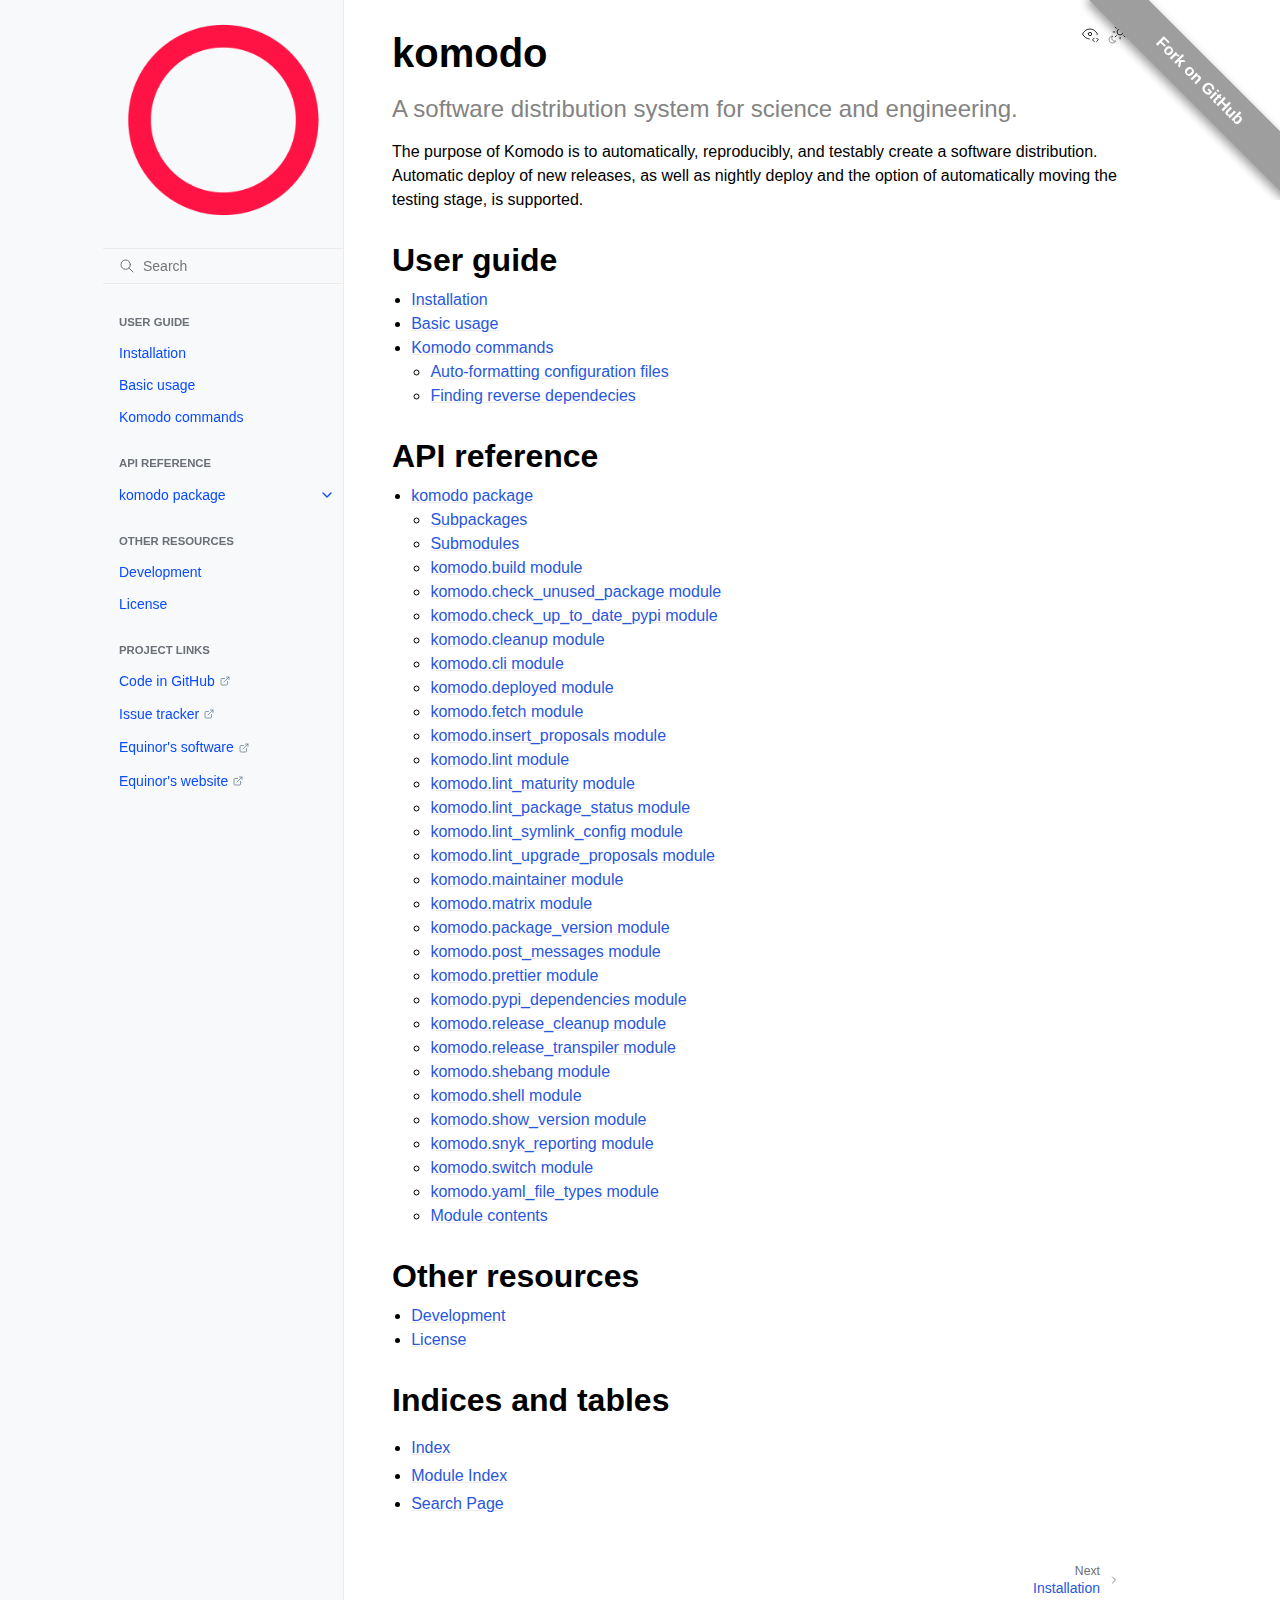
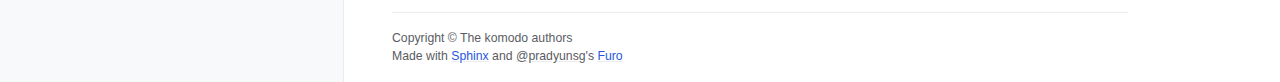
==== commit 5615237a: "Deploying to gh-pages from @ equinor/komodo@13e92a7fbd53e3c492854d5ead962efdb6ccf837 🚀" ====
--- a/index.html
+++ b/index.html
@@ -5,11 +5,11 @@
     <meta name="color-scheme" content="light dark"><meta name="viewport" content="width=device-width, initial-scale=1" />
 <link rel="index" title="Index" href="genindex.html" /><link rel="search" title="Search" href="search.html" /><link rel="next" title="Installation" href="installation.html" />
 
-    <link rel="shortcut icon" href="_static/favicon.ico"/><!-- Generated with Sphinx 7.3.7 and Furo 2024.05.06 -->
+    <link rel="shortcut icon" href="_static/favicon.ico"/><!-- Generated with Sphinx 8.0.2 and Furo 2024.08.06 -->
         <title>komodo documentation</title>
       <link rel="stylesheet" type="text/css" href="_static/pygments.css?v=a746c00c" />
-    <link rel="stylesheet" type="text/css" href="_static/styles/furo.css?v=387cc868" />
-    <link rel="stylesheet" type="text/css" href="_static/styles/furo-extensions.css?v=36a5483c" />
+    <link rel="stylesheet" type="text/css" href="_static/styles/furo.css?v=354aac6f" />
+    <link rel="stylesheet" type="text/css" href="_static/styles/furo-extensions.css?v=302659d7" />
     <link rel="stylesheet" type="text/css" href="_static/custom.css?v=675db473" />
     
     
@@ -87,19 +87,6 @@
       stroke-width="1" stroke-linecap="round" stroke-linejoin="round" class="icon-tabler-moon">
       <path stroke="none" d="M0 0h24v24H0z" fill="none" />
       <path d="M12 3c.132 0 .263 0 .393 0a7.5 7.5 0 0 0 7.92 12.446a9 9 0 1 1 -8.313 -12.454z" />
-    </svg>
-  </symbol>
-  <symbol id="svg-sun-half" viewBox="0 0 24 24">
-    <title>Auto light/dark mode</title>
-    <svg xmlns="http://www.w3.org/2000/svg" viewBox="0 0 24 24" fill="none" stroke="currentColor"
-      stroke-width="1" stroke-linecap="round" stroke-linejoin="round" class="icon-tabler-shadow">
-      <path stroke="none" d="M0 0h24v24H0z" fill="none"/>
-      <circle cx="12" cy="12" r="9" />
-      <path d="M13 12h5" />
-      <path d="M13 15h4" />
-      <path d="M13 18h1" />
-      <path d="M13 9h4" />
-      <path d="M13 6h1" />
     </svg>
   </symbol>
   <symbol id="svg-sun-with-moon" viewBox="0 0 24 24">
@@ -142,7 +129,7 @@
       <path d="M4 20h4l10.5 -10.5a2.828 2.828 0 1 0 -4 -4l-10.5 10.5v4" />
       <path d="M13.5 6.5l4 4" />
       <path d="M20 21l2 -2l-2 -2" />
-      <path d="M17 17l-2 2l2 2" /
+      <path d="M17 17l-2 2l2 2" />
     </svg>
   </symbol>
   <symbol id="svg-eye" viewBox="0 0 24 24">
@@ -339,7 +326,6 @@
 <li class="toctree-l2"><a class="reference internal" href="komodo.html#module-komodo.pypi_dependencies">komodo.pypi_dependencies module</a></li>
 <li class="toctree-l2"><a class="reference internal" href="komodo.html#module-komodo.release_cleanup">komodo.release_cleanup module</a></li>
 <li class="toctree-l2"><a class="reference internal" href="komodo.html#module-komodo.release_transpiler">komodo.release_transpiler module</a></li>
-<li class="toctree-l2"><a class="reference internal" href="komodo.html#module-komodo.reverse_dep_graph">komodo.reverse_dep_graph module</a></li>
 <li class="toctree-l2"><a class="reference internal" href="komodo.html#module-komodo.shebang">komodo.shebang module</a></li>
 <li class="toctree-l2"><a class="reference internal" href="komodo.html#module-komodo.shell">komodo.shell module</a></li>
 <li class="toctree-l2"><a class="reference internal" href="komodo.html#module-komodo.show_version">komodo.show_version module</a></li>
@@ -416,6 +402,6 @@
 </div><script src="_static/documentation_options.js?v=5929fcd5"></script>
     <script src="_static/doctools.js?v=9a2dae69"></script>
     <script src="_static/sphinx_highlight.js?v=dc90522c"></script>
-    <script src="_static/scripts/furo.js?v=4e2eecee"></script>
+    <script src="_static/scripts/furo.js?v=5fa4622c"></script>
     </body>
 </html>--- a/_static/styles/furo-extensions.css
+++ b/_static/styles/furo-extensions.css
@@ -1,2 +1,2 @@
-#furo-sidebar-ad-placement{padding:var(--sidebar-item-spacing-vertical) var(--sidebar-item-spacing-horizontal)}#furo-sidebar-ad-placement .ethical-sidebar{background:var(--color-background-secondary);border:none;box-shadow:none}#furo-sidebar-ad-placement .ethical-sidebar:hover{background:var(--color-background-hover)}#furo-sidebar-ad-placement .ethical-sidebar a{color:var(--color-foreground-primary)}#furo-sidebar-ad-placement .ethical-callout a{color:var(--color-foreground-secondary)!important}#furo-readthedocs-versions{background:transparent;display:block;position:static;width:100%}#furo-readthedocs-versions .rst-versions{background:#1a1c1e}#furo-readthedocs-versions .rst-current-version{background:var(--color-sidebar-item-background);cursor:unset}#furo-readthedocs-versions .rst-current-version:hover{background:var(--color-sidebar-item-background)}#furo-readthedocs-versions .rst-current-version .fa-book{color:var(--color-foreground-primary)}#furo-readthedocs-versions>.rst-other-versions{padding:0}#furo-readthedocs-versions>.rst-other-versions small{opacity:1}#furo-readthedocs-versions .injected .rst-versions{position:unset}#furo-readthedocs-versions:focus-within,#furo-readthedocs-versions:hover{box-shadow:0 0 0 1px var(--color-sidebar-background-border)}#furo-readthedocs-versions:focus-within .rst-current-version,#furo-readthedocs-versions:hover .rst-current-version{background:#1a1c1e;font-size:inherit;height:auto;line-height:inherit;padding:12px;text-align:right}#furo-readthedocs-versions:focus-within .rst-current-version .fa-book,#furo-readthedocs-versions:hover .rst-current-version .fa-book{color:#fff;float:left}#furo-readthedocs-versions:focus-within .fa-caret-down,#furo-readthedocs-versions:hover .fa-caret-down{display:none}#furo-readthedocs-versions:focus-within .injected,#furo-readthedocs-versions:focus-within .rst-current-version,#furo-readthedocs-versions:focus-within .rst-other-versions,#furo-readthedocs-versions:hover .injected,#furo-readthedocs-versions:hover .rst-current-version,#furo-readthedocs-versions:hover .rst-other-versions{display:block}#furo-readthedocs-versions:focus-within>.rst-current-version,#furo-readthedocs-versions:hover>.rst-current-version{display:none}.highlight:hover button.copybtn{color:var(--color-code-foreground)}.highlight button.copybtn{align-items:center;background-color:var(--color-code-background);border:none;color:var(--color-background-item);cursor:pointer;height:1.25em;opacity:1;right:.5rem;top:.625rem;transition:color .3s,opacity .3s;width:1.25em}.highlight button.copybtn:hover{background-color:var(--color-code-background);color:var(--color-brand-content)}.highlight button.copybtn:after{background-color:transparent;color:var(--color-code-foreground);display:none}.highlight button.copybtn.success{color:#22863a;transition:color 0ms}.highlight button.copybtn.success:after{display:block}.highlight button.copybtn svg{padding:0}body{--sd-color-primary:var(--color-brand-primary);--sd-color-primary-highlight:var(--color-brand-content);--sd-color-primary-text:var(--color-background-primary);--sd-color-shadow:rgba(0,0,0,.05);--sd-color-card-border:var(--color-card-border);--sd-color-card-border-hover:var(--color-brand-content);--sd-color-card-background:var(--color-card-background);--sd-color-card-text:var(--color-foreground-primary);--sd-color-card-header:var(--color-card-marginals-background);--sd-color-card-footer:var(--color-card-marginals-background);--sd-color-tabs-label-active:var(--color-brand-content);--sd-color-tabs-label-hover:var(--color-foreground-muted);--sd-color-tabs-label-inactive:var(--color-foreground-muted);--sd-color-tabs-underline-active:var(--color-brand-content);--sd-color-tabs-underline-hover:var(--color-foreground-border);--sd-color-tabs-underline-inactive:var(--color-background-border);--sd-color-tabs-overline:var(--color-background-border);--sd-color-tabs-underline:var(--color-background-border)}.sd-tab-content{box-shadow:0 -2px var(--sd-color-tabs-overline),0 1px var(--sd-color-tabs-underline)}.sd-card{box-shadow:0 .1rem .25rem var(--sd-color-shadow),0 0 .0625rem rgba(0,0,0,.1)}.sd-shadow-sm{box-shadow:0 .1rem .25rem var(--sd-color-shadow),0 0 .0625rem rgba(0,0,0,.1)!important}.sd-shadow-md{box-shadow:0 .3rem .75rem var(--sd-color-shadow),0 0 .0625rem rgba(0,0,0,.1)!important}.sd-shadow-lg{box-shadow:0 .6rem 1.5rem var(--sd-color-shadow),0 0 .0625rem rgba(0,0,0,.1)!important}.sd-card-hover:hover{transform:none}.sd-cards-carousel{gap:.25rem;padding:.25rem}body{--tabs--label-text:var(--color-foreground-muted);--tabs--label-text--hover:var(--color-foreground-muted);--tabs--label-text--active:var(--color-brand-content);--tabs--label-text--active--hover:var(--color-brand-content);--tabs--label-background:transparent;--tabs--label-background--hover:transparent;--tabs--label-background--active:transparent;--tabs--label-background--active--hover:transparent;--tabs--padding-x:0.25em;--tabs--margin-x:1em;--tabs--border:var(--color-background-border);--tabs--label-border:transparent;--tabs--label-border--hover:var(--color-foreground-muted);--tabs--label-border--active:var(--color-brand-content);--tabs--label-border--active--hover:var(--color-brand-content)}[role=main] .container{max-width:none;padding-left:0;padding-right:0}.shadow.docutils{border:none;box-shadow:0 .2rem .5rem rgba(0,0,0,.05),0 0 .0625rem rgba(0,0,0,.1)!important}.sphinx-bs .card{background-color:var(--color-background-secondary);color:var(--color-foreground)}
+#furo-sidebar-ad-placement{padding:var(--sidebar-item-spacing-vertical) var(--sidebar-item-spacing-horizontal)}#furo-sidebar-ad-placement .ethical-sidebar{background:var(--color-background-secondary);border:none;box-shadow:none}#furo-sidebar-ad-placement .ethical-sidebar:hover{background:var(--color-background-hover)}#furo-sidebar-ad-placement .ethical-sidebar a{color:var(--color-foreground-primary)}#furo-sidebar-ad-placement .ethical-callout a{color:var(--color-foreground-secondary)!important}#furo-readthedocs-versions{background:transparent;display:block;position:static;width:100%}#furo-readthedocs-versions .rst-versions{background:#1a1c1e}#furo-readthedocs-versions .rst-current-version{background:var(--color-sidebar-item-background);cursor:unset}#furo-readthedocs-versions .rst-current-version:hover{background:var(--color-sidebar-item-background)}#furo-readthedocs-versions .rst-current-version .fa-book{color:var(--color-foreground-primary)}#furo-readthedocs-versions>.rst-other-versions{padding:0}#furo-readthedocs-versions>.rst-other-versions small{opacity:1}#furo-readthedocs-versions .injected .rst-versions{position:unset}#furo-readthedocs-versions:focus-within,#furo-readthedocs-versions:hover{box-shadow:0 0 0 1px var(--color-sidebar-background-border)}#furo-readthedocs-versions:focus-within .rst-current-version,#furo-readthedocs-versions:hover .rst-current-version{background:#1a1c1e;font-size:inherit;height:auto;line-height:inherit;padding:12px;text-align:right}#furo-readthedocs-versions:focus-within .rst-current-version .fa-book,#furo-readthedocs-versions:hover .rst-current-version .fa-book{color:#fff;float:left}#furo-readthedocs-versions:focus-within .fa-caret-down,#furo-readthedocs-versions:hover .fa-caret-down{display:none}#furo-readthedocs-versions:focus-within .injected,#furo-readthedocs-versions:focus-within .rst-current-version,#furo-readthedocs-versions:focus-within .rst-other-versions,#furo-readthedocs-versions:hover .injected,#furo-readthedocs-versions:hover .rst-current-version,#furo-readthedocs-versions:hover .rst-other-versions{display:block}#furo-readthedocs-versions:focus-within>.rst-current-version,#furo-readthedocs-versions:hover>.rst-current-version{display:none}.highlight:hover button.copybtn{color:var(--color-code-foreground)}.highlight button.copybtn{align-items:center;background-color:var(--color-code-background);border:none;color:var(--color-background-item);cursor:pointer;height:1.25em;right:.5rem;top:.625rem;transition:color .3s,opacity .3s;width:1.25em}.highlight button.copybtn:hover{background-color:var(--color-code-background);color:var(--color-brand-content)}.highlight button.copybtn:after{background-color:transparent;color:var(--color-code-foreground);display:none}.highlight button.copybtn.success{color:#22863a;transition:color 0ms}.highlight button.copybtn.success:after{display:block}.highlight button.copybtn svg{padding:0}body{--sd-color-primary:var(--color-brand-primary);--sd-color-primary-highlight:var(--color-brand-content);--sd-color-primary-text:var(--color-background-primary);--sd-color-shadow:rgba(0,0,0,.05);--sd-color-card-border:var(--color-card-border);--sd-color-card-border-hover:var(--color-brand-content);--sd-color-card-background:var(--color-card-background);--sd-color-card-text:var(--color-foreground-primary);--sd-color-card-header:var(--color-card-marginals-background);--sd-color-card-footer:var(--color-card-marginals-background);--sd-color-tabs-label-active:var(--color-brand-content);--sd-color-tabs-label-hover:var(--color-foreground-muted);--sd-color-tabs-label-inactive:var(--color-foreground-muted);--sd-color-tabs-underline-active:var(--color-brand-content);--sd-color-tabs-underline-hover:var(--color-foreground-border);--sd-color-tabs-underline-inactive:var(--color-background-border);--sd-color-tabs-overline:var(--color-background-border);--sd-color-tabs-underline:var(--color-background-border)}.sd-tab-content{box-shadow:0 -2px var(--sd-color-tabs-overline),0 1px var(--sd-color-tabs-underline)}.sd-card{box-shadow:0 .1rem .25rem var(--sd-color-shadow),0 0 .0625rem rgba(0,0,0,.1)}.sd-shadow-sm{box-shadow:0 .1rem .25rem var(--sd-color-shadow),0 0 .0625rem rgba(0,0,0,.1)!important}.sd-shadow-md{box-shadow:0 .3rem .75rem var(--sd-color-shadow),0 0 .0625rem rgba(0,0,0,.1)!important}.sd-shadow-lg{box-shadow:0 .6rem 1.5rem var(--sd-color-shadow),0 0 .0625rem rgba(0,0,0,.1)!important}.sd-card-hover:hover{transform:none}.sd-cards-carousel{gap:.25rem;padding:.25rem}body{--tabs--label-text:var(--color-foreground-muted);--tabs--label-text--hover:var(--color-foreground-muted);--tabs--label-text--active:var(--color-brand-content);--tabs--label-text--active--hover:var(--color-brand-content);--tabs--label-background:transparent;--tabs--label-background--hover:transparent;--tabs--label-background--active:transparent;--tabs--label-background--active--hover:transparent;--tabs--padding-x:0.25em;--tabs--margin-x:1em;--tabs--border:var(--color-background-border);--tabs--label-border:transparent;--tabs--label-border--hover:var(--color-foreground-muted);--tabs--label-border--active:var(--color-brand-content);--tabs--label-border--active--hover:var(--color-brand-content)}[role=main] .container{max-width:none;padding-left:0;padding-right:0}.shadow.docutils{border:none;box-shadow:0 .2rem .5rem rgba(0,0,0,.05),0 0 .0625rem rgba(0,0,0,.1)!important}.sphinx-bs .card{background-color:var(--color-background-secondary);color:var(--color-foreground)}
 /*# sourceMappingURL=furo-extensions.css.map*/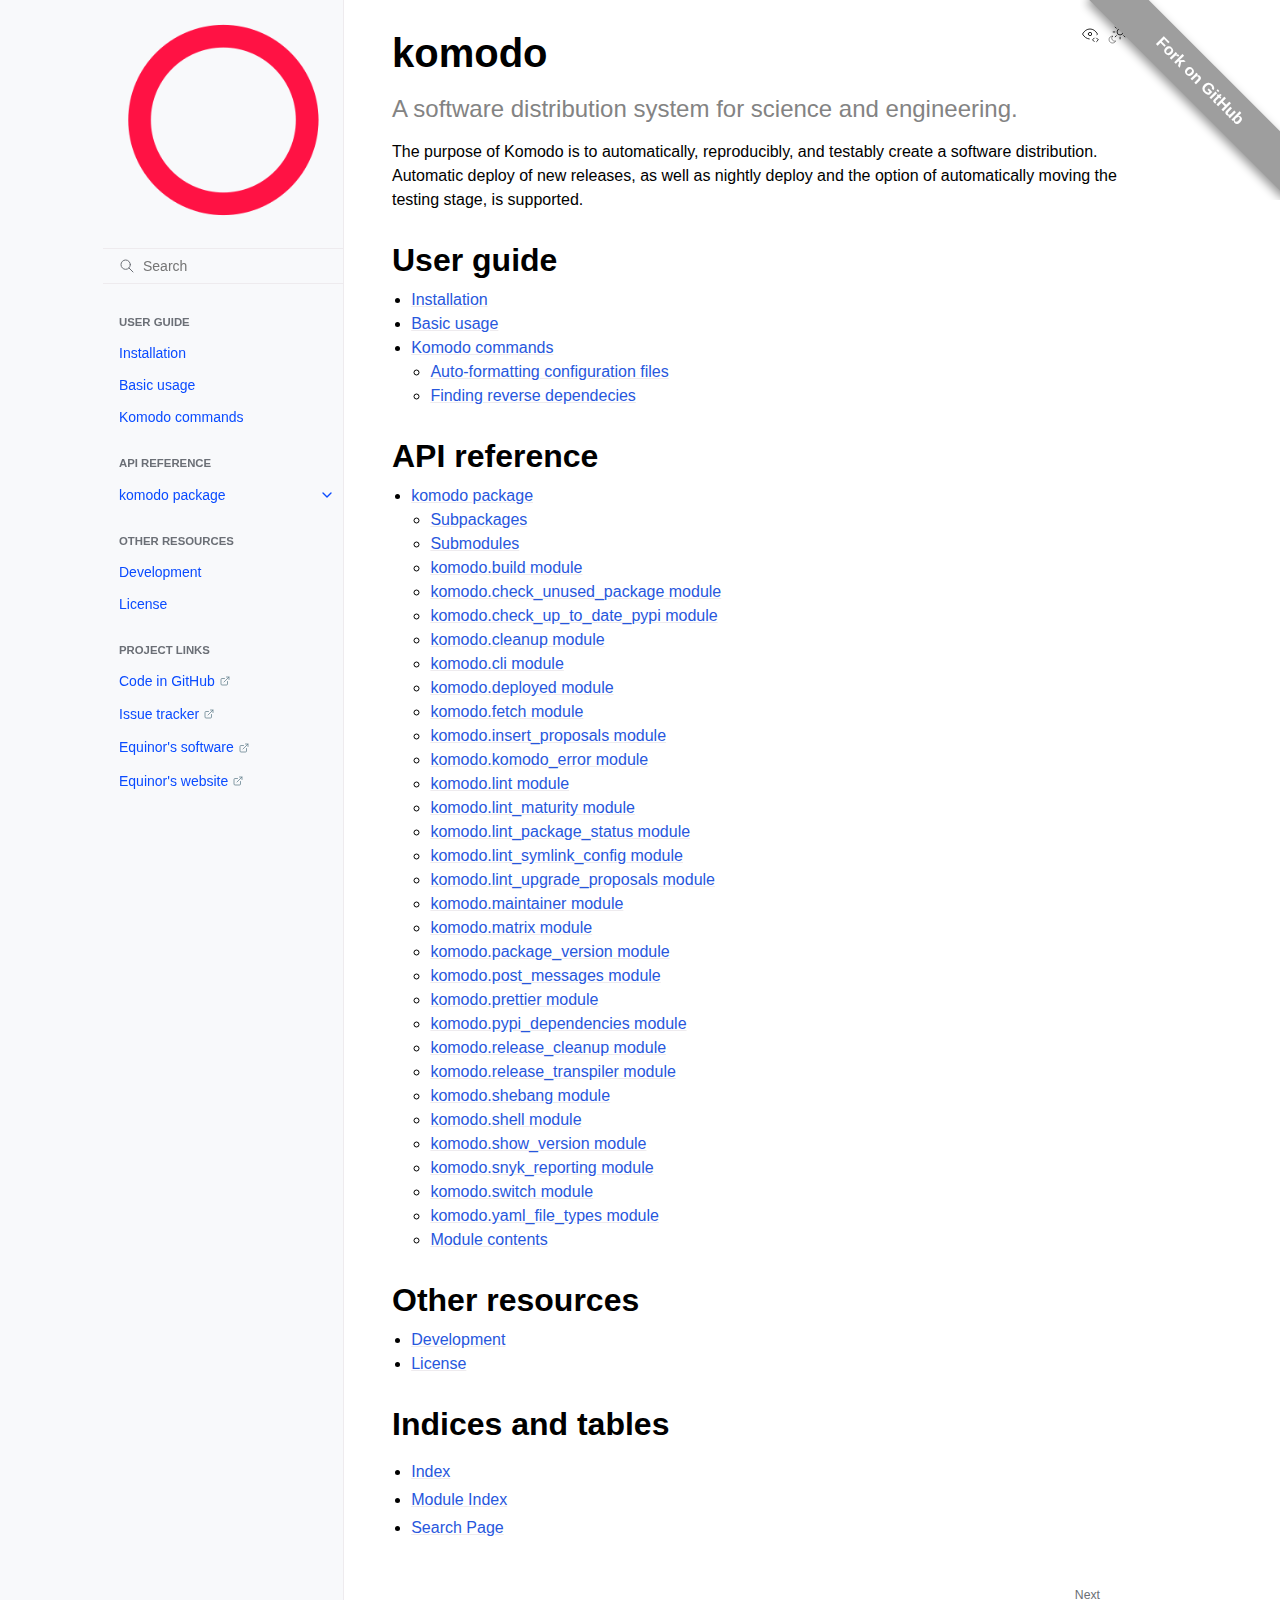
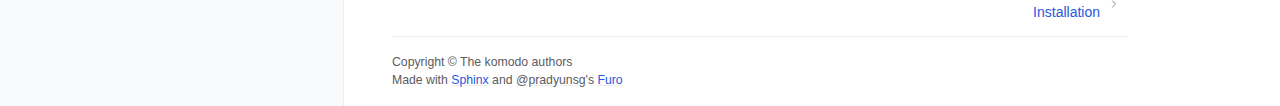
==== commit 96822320: "Deploying to gh-pages from @ equinor/komodo@a77d96cc2ee2087bb1a02c27ad2db03e37775ef1 🚀" ====
--- a/index.html
+++ b/index.html
@@ -5,9 +5,9 @@
     <meta name="color-scheme" content="light dark"><meta name="viewport" content="width=device-width, initial-scale=1" />
 <link rel="index" title="Index" href="genindex.html" /><link rel="search" title="Search" href="search.html" /><link rel="next" title="Installation" href="installation.html" />
 
-    <link rel="shortcut icon" href="_static/favicon.ico"/><!-- Generated with Sphinx 8.0.2 and Furo 2024.08.06 -->
+    <link rel="shortcut icon" href="_static/favicon.ico"/><!-- Generated with Sphinx 8.1.3 and Furo 2024.08.06 -->
         <title>komodo documentation</title>
-      <link rel="stylesheet" type="text/css" href="_static/pygments.css?v=a746c00c" />
+      <link rel="stylesheet" type="text/css" href="_static/pygments.css?v=8f2a1f02" />
     <link rel="stylesheet" type="text/css" href="_static/styles/furo.css?v=354aac6f" />
     <link rel="stylesheet" type="text/css" href="_static/styles/furo-extensions.css?v=302659d7" />
     <link rel="stylesheet" type="text/css" href="_static/custom.css?v=675db473" />
@@ -313,6 +313,7 @@
 <li class="toctree-l2"><a class="reference internal" href="komodo.html#module-komodo.deployed">komodo.deployed module</a></li>
 <li class="toctree-l2"><a class="reference internal" href="komodo.html#module-komodo.fetch">komodo.fetch module</a></li>
 <li class="toctree-l2"><a class="reference internal" href="komodo.html#module-komodo.insert_proposals">komodo.insert_proposals module</a></li>
+<li class="toctree-l2"><a class="reference internal" href="komodo.html#module-komodo.komodo_error">komodo.komodo_error module</a></li>
 <li class="toctree-l2"><a class="reference internal" href="komodo.html#module-komodo.lint">komodo.lint module</a></li>
 <li class="toctree-l2"><a class="reference internal" href="komodo.html#module-komodo.lint_maturity">komodo.lint_maturity module</a></li>
 <li class="toctree-l2"><a class="reference internal" href="komodo.html#module-komodo.lint_package_status">komodo.lint_package_status module</a></li>
@@ -400,7 +401,7 @@
     </aside>
   </div>
 </div><script src="_static/documentation_options.js?v=5929fcd5"></script>
-    <script src="_static/doctools.js?v=9a2dae69"></script>
+    <script src="_static/doctools.js?v=9bcbadda"></script>
     <script src="_static/sphinx_highlight.js?v=dc90522c"></script>
     <script src="_static/scripts/furo.js?v=5fa4622c"></script>
     </body>
--- a/_static/pygments.css
+++ b/_static/pygments.css
@@ -5,83 +5,83 @@
 .highlight span.linenos.special { color: #000000; background-color: #ffffc0; padding-left: 5px; padding-right: 5px; }
 .highlight .hll { background-color: #ffffcc }
 .highlight { background: #f8f8f8; }
-.highlight .c { color: #8f5902; font-style: italic } /* Comment */
-.highlight .err { color: #a40000; border: 1px solid #ef2929 } /* Error */
-.highlight .g { color: #000000 } /* Generic */
-.highlight .k { color: #204a87; font-weight: bold } /* Keyword */
-.highlight .l { color: #000000 } /* Literal */
-.highlight .n { color: #000000 } /* Name */
-.highlight .o { color: #ce5c00; font-weight: bold } /* Operator */
-.highlight .x { color: #000000 } /* Other */
-.highlight .p { color: #000000; font-weight: bold } /* Punctuation */
-.highlight .ch { color: #8f5902; font-style: italic } /* Comment.Hashbang */
-.highlight .cm { color: #8f5902; font-style: italic } /* Comment.Multiline */
-.highlight .cp { color: #8f5902; font-style: italic } /* Comment.Preproc */
-.highlight .cpf { color: #8f5902; font-style: italic } /* Comment.PreprocFile */
-.highlight .c1 { color: #8f5902; font-style: italic } /* Comment.Single */
-.highlight .cs { color: #8f5902; font-style: italic } /* Comment.Special */
-.highlight .gd { color: #a40000 } /* Generic.Deleted */
-.highlight .ge { color: #000000; font-style: italic } /* Generic.Emph */
-.highlight .ges { color: #000000; font-weight: bold; font-style: italic } /* Generic.EmphStrong */
-.highlight .gr { color: #ef2929 } /* Generic.Error */
+.highlight .c { color: #8F5902; font-style: italic } /* Comment */
+.highlight .err { color: #A40000; border: 1px solid #EF2929 } /* Error */
+.highlight .g { color: #000 } /* Generic */
+.highlight .k { color: #204A87; font-weight: bold } /* Keyword */
+.highlight .l { color: #000 } /* Literal */
+.highlight .n { color: #000 } /* Name */
+.highlight .o { color: #CE5C00; font-weight: bold } /* Operator */
+.highlight .x { color: #000 } /* Other */
+.highlight .p { color: #000; font-weight: bold } /* Punctuation */
+.highlight .ch { color: #8F5902; font-style: italic } /* Comment.Hashbang */
+.highlight .cm { color: #8F5902; font-style: italic } /* Comment.Multiline */
+.highlight .cp { color: #8F5902; font-style: italic } /* Comment.Preproc */
+.highlight .cpf { color: #8F5902; font-style: italic } /* Comment.PreprocFile */
+.highlight .c1 { color: #8F5902; font-style: italic } /* Comment.Single */
+.highlight .cs { color: #8F5902; font-style: italic } /* Comment.Special */
+.highlight .gd { color: #A40000 } /* Generic.Deleted */
+.highlight .ge { color: #000; font-style: italic } /* Generic.Emph */
+.highlight .ges { color: #000; font-weight: bold; font-style: italic } /* Generic.EmphStrong */
+.highlight .gr { color: #EF2929 } /* Generic.Error */
 .highlight .gh { color: #000080; font-weight: bold } /* Generic.Heading */
 .highlight .gi { color: #00A000 } /* Generic.Inserted */
-.highlight .go { color: #000000; font-style: italic } /* Generic.Output */
-.highlight .gp { color: #8f5902 } /* Generic.Prompt */
-.highlight .gs { color: #000000; font-weight: bold } /* Generic.Strong */
+.highlight .go { color: #000; font-style: italic } /* Generic.Output */
+.highlight .gp { color: #8F5902 } /* Generic.Prompt */
+.highlight .gs { color: #000; font-weight: bold } /* Generic.Strong */
 .highlight .gu { color: #800080; font-weight: bold } /* Generic.Subheading */
-.highlight .gt { color: #a40000; font-weight: bold } /* Generic.Traceback */
-.highlight .kc { color: #204a87; font-weight: bold } /* Keyword.Constant */
-.highlight .kd { color: #204a87; font-weight: bold } /* Keyword.Declaration */
-.highlight .kn { color: #204a87; font-weight: bold } /* Keyword.Namespace */
-.highlight .kp { color: #204a87; font-weight: bold } /* Keyword.Pseudo */
-.highlight .kr { color: #204a87; font-weight: bold } /* Keyword.Reserved */
-.highlight .kt { color: #204a87; font-weight: bold } /* Keyword.Type */
-.highlight .ld { color: #000000 } /* Literal.Date */
-.highlight .m { color: #0000cf; font-weight: bold } /* Literal.Number */
-.highlight .s { color: #4e9a06 } /* Literal.String */
-.highlight .na { color: #c4a000 } /* Name.Attribute */
-.highlight .nb { color: #204a87 } /* Name.Builtin */
-.highlight .nc { color: #000000 } /* Name.Class */
-.highlight .no { color: #000000 } /* Name.Constant */
-.highlight .nd { color: #5c35cc; font-weight: bold } /* Name.Decorator */
-.highlight .ni { color: #ce5c00 } /* Name.Entity */
-.highlight .ne { color: #cc0000; font-weight: bold } /* Name.Exception */
-.highlight .nf { color: #000000 } /* Name.Function */
-.highlight .nl { color: #f57900 } /* Name.Label */
-.highlight .nn { color: #000000 } /* Name.Namespace */
-.highlight .nx { color: #000000 } /* Name.Other */
-.highlight .py { color: #000000 } /* Name.Property */
-.highlight .nt { color: #204a87; font-weight: bold } /* Name.Tag */
-.highlight .nv { color: #000000 } /* Name.Variable */
-.highlight .ow { color: #204a87; font-weight: bold } /* Operator.Word */
-.highlight .pm { color: #000000; font-weight: bold } /* Punctuation.Marker */
-.highlight .w { color: #f8f8f8 } /* Text.Whitespace */
-.highlight .mb { color: #0000cf; font-weight: bold } /* Literal.Number.Bin */
-.highlight .mf { color: #0000cf; font-weight: bold } /* Literal.Number.Float */
-.highlight .mh { color: #0000cf; font-weight: bold } /* Literal.Number.Hex */
-.highlight .mi { color: #0000cf; font-weight: bold } /* Literal.Number.Integer */
-.highlight .mo { color: #0000cf; font-weight: bold } /* Literal.Number.Oct */
-.highlight .sa { color: #4e9a06 } /* Literal.String.Affix */
-.highlight .sb { color: #4e9a06 } /* Literal.String.Backtick */
-.highlight .sc { color: #4e9a06 } /* Literal.String.Char */
-.highlight .dl { color: #4e9a06 } /* Literal.String.Delimiter */
-.highlight .sd { color: #8f5902; font-style: italic } /* Literal.String.Doc */
-.highlight .s2 { color: #4e9a06 } /* Literal.String.Double */
-.highlight .se { color: #4e9a06 } /* Literal.String.Escape */
-.highlight .sh { color: #4e9a06 } /* Literal.String.Heredoc */
-.highlight .si { color: #4e9a06 } /* Literal.String.Interpol */
-.highlight .sx { color: #4e9a06 } /* Literal.String.Other */
-.highlight .sr { color: #4e9a06 } /* Literal.String.Regex */
-.highlight .s1 { color: #4e9a06 } /* Literal.String.Single */
-.highlight .ss { color: #4e9a06 } /* Literal.String.Symbol */
-.highlight .bp { color: #3465a4 } /* Name.Builtin.Pseudo */
-.highlight .fm { color: #000000 } /* Name.Function.Magic */
-.highlight .vc { color: #000000 } /* Name.Variable.Class */
-.highlight .vg { color: #000000 } /* Name.Variable.Global */
-.highlight .vi { color: #000000 } /* Name.Variable.Instance */
-.highlight .vm { color: #000000 } /* Name.Variable.Magic */
-.highlight .il { color: #0000cf; font-weight: bold } /* Literal.Number.Integer.Long */
+.highlight .gt { color: #A40000; font-weight: bold } /* Generic.Traceback */
+.highlight .kc { color: #204A87; font-weight: bold } /* Keyword.Constant */
+.highlight .kd { color: #204A87; font-weight: bold } /* Keyword.Declaration */
+.highlight .kn { color: #204A87; font-weight: bold } /* Keyword.Namespace */
+.highlight .kp { color: #204A87; font-weight: bold } /* Keyword.Pseudo */
+.highlight .kr { color: #204A87; font-weight: bold } /* Keyword.Reserved */
+.highlight .kt { color: #204A87; font-weight: bold } /* Keyword.Type */
+.highlight .ld { color: #000 } /* Literal.Date */
+.highlight .m { color: #0000CF; font-weight: bold } /* Literal.Number */
+.highlight .s { color: #4E9A06 } /* Literal.String */
+.highlight .na { color: #C4A000 } /* Name.Attribute */
+.highlight .nb { color: #204A87 } /* Name.Builtin */
+.highlight .nc { color: #000 } /* Name.Class */
+.highlight .no { color: #000 } /* Name.Constant */
+.highlight .nd { color: #5C35CC; font-weight: bold } /* Name.Decorator */
+.highlight .ni { color: #CE5C00 } /* Name.Entity */
+.highlight .ne { color: #C00; font-weight: bold } /* Name.Exception */
+.highlight .nf { color: #000 } /* Name.Function */
+.highlight .nl { color: #F57900 } /* Name.Label */
+.highlight .nn { color: #000 } /* Name.Namespace */
+.highlight .nx { color: #000 } /* Name.Other */
+.highlight .py { color: #000 } /* Name.Property */
+.highlight .nt { color: #204A87; font-weight: bold } /* Name.Tag */
+.highlight .nv { color: #000 } /* Name.Variable */
+.highlight .ow { color: #204A87; font-weight: bold } /* Operator.Word */
+.highlight .pm { color: #000; font-weight: bold } /* Punctuation.Marker */
+.highlight .w { color: #F8F8F8 } /* Text.Whitespace */
+.highlight .mb { color: #0000CF; font-weight: bold } /* Literal.Number.Bin */
+.highlight .mf { color: #0000CF; font-weight: bold } /* Literal.Number.Float */
+.highlight .mh { color: #0000CF; font-weight: bold } /* Literal.Number.Hex */
+.highlight .mi { color: #0000CF; font-weight: bold } /* Literal.Number.Integer */
+.highlight .mo { color: #0000CF; font-weight: bold } /* Literal.Number.Oct */
+.highlight .sa { color: #4E9A06 } /* Literal.String.Affix */
+.highlight .sb { color: #4E9A06 } /* Literal.String.Backtick */
+.highlight .sc { color: #4E9A06 } /* Literal.String.Char */
+.highlight .dl { color: #4E9A06 } /* Literal.String.Delimiter */
+.highlight .sd { color: #8F5902; font-style: italic } /* Literal.String.Doc */
+.highlight .s2 { color: #4E9A06 } /* Literal.String.Double */
+.highlight .se { color: #4E9A06 } /* Literal.String.Escape */
+.highlight .sh { color: #4E9A06 } /* Literal.String.Heredoc */
+.highlight .si { color: #4E9A06 } /* Literal.String.Interpol */
+.highlight .sx { color: #4E9A06 } /* Literal.String.Other */
+.highlight .sr { color: #4E9A06 } /* Literal.String.Regex */
+.highlight .s1 { color: #4E9A06 } /* Literal.String.Single */
+.highlight .ss { color: #4E9A06 } /* Literal.String.Symbol */
+.highlight .bp { color: #3465A4 } /* Name.Builtin.Pseudo */
+.highlight .fm { color: #000 } /* Name.Function.Magic */
+.highlight .vc { color: #000 } /* Name.Variable.Class */
+.highlight .vg { color: #000 } /* Name.Variable.Global */
+.highlight .vi { color: #000 } /* Name.Variable.Instance */
+.highlight .vm { color: #000 } /* Name.Variable.Magic */
+.highlight .il { color: #0000CF; font-weight: bold } /* Literal.Number.Integer.Long */
 @media not print {
 body[data-theme="dark"] .highlight pre { line-height: 125%; }
 body[data-theme="dark"] .highlight td.linenos .normal { color: #aaaaaa; background-color: transparent; padding-left: 5px; padding-right: 5px; }
@@ -89,85 +89,85 @@
 body[data-theme="dark"] .highlight td.linenos .special { color: #000000; background-color: #ffffc0; padding-left: 5px; padding-right: 5px; }
 body[data-theme="dark"] .highlight span.linenos.special { color: #000000; background-color: #ffffc0; padding-left: 5px; padding-right: 5px; }
 body[data-theme="dark"] .highlight .hll { background-color: #404040 }
-body[data-theme="dark"] .highlight { background: #202020; color: #d0d0d0 }
-body[data-theme="dark"] .highlight .c { color: #ababab; font-style: italic } /* Comment */
-body[data-theme="dark"] .highlight .err { color: #a61717; background-color: #e3d2d2 } /* Error */
-body[data-theme="dark"] .highlight .esc { color: #d0d0d0 } /* Escape */
-body[data-theme="dark"] .highlight .g { color: #d0d0d0 } /* Generic */
-body[data-theme="dark"] .highlight .k { color: #6ebf26; font-weight: bold } /* Keyword */
-body[data-theme="dark"] .highlight .l { color: #d0d0d0 } /* Literal */
-body[data-theme="dark"] .highlight .n { color: #d0d0d0 } /* Name */
-body[data-theme="dark"] .highlight .o { color: #d0d0d0 } /* Operator */
-body[data-theme="dark"] .highlight .x { color: #d0d0d0 } /* Other */
-body[data-theme="dark"] .highlight .p { color: #d0d0d0 } /* Punctuation */
-body[data-theme="dark"] .highlight .ch { color: #ababab; font-style: italic } /* Comment.Hashbang */
-body[data-theme="dark"] .highlight .cm { color: #ababab; font-style: italic } /* Comment.Multiline */
-body[data-theme="dark"] .highlight .cp { color: #ff3a3a; font-weight: bold } /* Comment.Preproc */
-body[data-theme="dark"] .highlight .cpf { color: #ababab; font-style: italic } /* Comment.PreprocFile */
-body[data-theme="dark"] .highlight .c1 { color: #ababab; font-style: italic } /* Comment.Single */
-body[data-theme="dark"] .highlight .cs { color: #e50808; font-weight: bold; background-color: #520000 } /* Comment.Special */
-body[data-theme="dark"] .highlight .gd { color: #ff3a3a } /* Generic.Deleted */
-body[data-theme="dark"] .highlight .ge { color: #d0d0d0; font-style: italic } /* Generic.Emph */
-body[data-theme="dark"] .highlight .ges { color: #d0d0d0; font-weight: bold; font-style: italic } /* Generic.EmphStrong */
-body[data-theme="dark"] .highlight .gr { color: #ff3a3a } /* Generic.Error */
-body[data-theme="dark"] .highlight .gh { color: #ffffff; font-weight: bold } /* Generic.Heading */
+body[data-theme="dark"] .highlight { background: #202020; color: #D0D0D0 }
+body[data-theme="dark"] .highlight .c { color: #ABABAB; font-style: italic } /* Comment */
+body[data-theme="dark"] .highlight .err { color: #A61717; background-color: #E3D2D2 } /* Error */
+body[data-theme="dark"] .highlight .esc { color: #D0D0D0 } /* Escape */
+body[data-theme="dark"] .highlight .g { color: #D0D0D0 } /* Generic */
+body[data-theme="dark"] .highlight .k { color: #6EBF26; font-weight: bold } /* Keyword */
+body[data-theme="dark"] .highlight .l { color: #D0D0D0 } /* Literal */
+body[data-theme="dark"] .highlight .n { color: #D0D0D0 } /* Name */
+body[data-theme="dark"] .highlight .o { color: #D0D0D0 } /* Operator */
+body[data-theme="dark"] .highlight .x { color: #D0D0D0 } /* Other */
+body[data-theme="dark"] .highlight .p { color: #D0D0D0 } /* Punctuation */
+body[data-theme="dark"] .highlight .ch { color: #ABABAB; font-style: italic } /* Comment.Hashbang */
+body[data-theme="dark"] .highlight .cm { color: #ABABAB; font-style: italic } /* Comment.Multiline */
+body[data-theme="dark"] .highlight .cp { color: #FF3A3A; font-weight: bold } /* Comment.Preproc */
+body[data-theme="dark"] .highlight .cpf { color: #ABABAB; font-style: italic } /* Comment.PreprocFile */
+body[data-theme="dark"] .highlight .c1 { color: #ABABAB; font-style: italic } /* Comment.Single */
+body[data-theme="dark"] .highlight .cs { color: #E50808; font-weight: bold; background-color: #520000 } /* Comment.Special */
+body[data-theme="dark"] .highlight .gd { color: #FF3A3A } /* Generic.Deleted */
+body[data-theme="dark"] .highlight .ge { color: #D0D0D0; font-style: italic } /* Generic.Emph */
+body[data-theme="dark"] .highlight .ges { color: #D0D0D0; font-weight: bold; font-style: italic } /* Generic.EmphStrong */
+body[data-theme="dark"] .highlight .gr { color: #FF3A3A } /* Generic.Error */
+body[data-theme="dark"] .highlight .gh { color: #FFF; font-weight: bold } /* Generic.Heading */
 body[data-theme="dark"] .highlight .gi { color: #589819 } /* Generic.Inserted */
-body[data-theme="dark"] .highlight .go { color: #cccccc } /* Generic.Output */
-body[data-theme="dark"] .highlight .gp { color: #aaaaaa } /* Generic.Prompt */
-body[data-theme="dark"] .highlight .gs { color: #d0d0d0; font-weight: bold } /* Generic.Strong */
-body[data-theme="dark"] .highlight .gu { color: #ffffff; text-decoration: underline } /* Generic.Subheading */
-body[data-theme="dark"] .highlight .gt { color: #ff3a3a } /* Generic.Traceback */
-body[data-theme="dark"] .highlight .kc { color: #6ebf26; font-weight: bold } /* Keyword.Constant */
-body[data-theme="dark"] .highlight .kd { color: #6ebf26; font-weight: bold } /* Keyword.Declaration */
-body[data-theme="dark"] .highlight .kn { color: #6ebf26; font-weight: bold } /* Keyword.Namespace */
-body[data-theme="dark"] .highlight .kp { color: #6ebf26 } /* Keyword.Pseudo */
-body[data-theme="dark"] .highlight .kr { color: #6ebf26; font-weight: bold } /* Keyword.Reserved */
-body[data-theme="dark"] .highlight .kt { color: #6ebf26; font-weight: bold } /* Keyword.Type */
-body[data-theme="dark"] .highlight .ld { color: #d0d0d0 } /* Literal.Date */
-body[data-theme="dark"] .highlight .m { color: #51b2fd } /* Literal.Number */
-body[data-theme="dark"] .highlight .s { color: #ed9d13 } /* Literal.String */
-body[data-theme="dark"] .highlight .na { color: #bbbbbb } /* Name.Attribute */
-body[data-theme="dark"] .highlight .nb { color: #2fbccd } /* Name.Builtin */
-body[data-theme="dark"] .highlight .nc { color: #71adff; text-decoration: underline } /* Name.Class */
-body[data-theme="dark"] .highlight .no { color: #40ffff } /* Name.Constant */
-body[data-theme="dark"] .highlight .nd { color: #ffa500 } /* Name.Decorator */
-body[data-theme="dark"] .highlight .ni { color: #d0d0d0 } /* Name.Entity */
-body[data-theme="dark"] .highlight .ne { color: #bbbbbb } /* Name.Exception */
-body[data-theme="dark"] .highlight .nf { color: #71adff } /* Name.Function */
-body[data-theme="dark"] .highlight .nl { color: #d0d0d0 } /* Name.Label */
-body[data-theme="dark"] .highlight .nn { color: #71adff; text-decoration: underline } /* Name.Namespace */
-body[data-theme="dark"] .highlight .nx { color: #d0d0d0 } /* Name.Other */
-body[data-theme="dark"] .highlight .py { color: #d0d0d0 } /* Name.Property */
-body[data-theme="dark"] .highlight .nt { color: #6ebf26; font-weight: bold } /* Name.Tag */
-body[data-theme="dark"] .highlight .nv { color: #40ffff } /* Name.Variable */
-body[data-theme="dark"] .highlight .ow { color: #6ebf26; font-weight: bold } /* Operator.Word */
-body[data-theme="dark"] .highlight .pm { color: #d0d0d0 } /* Punctuation.Marker */
-body[data-theme="dark"] .highlight .w { color: #666666 } /* Text.Whitespace */
-body[data-theme="dark"] .highlight .mb { color: #51b2fd } /* Literal.Number.Bin */
-body[data-theme="dark"] .highlight .mf { color: #51b2fd } /* Literal.Number.Float */
-body[data-theme="dark"] .highlight .mh { color: #51b2fd } /* Literal.Number.Hex */
-body[data-theme="dark"] .highlight .mi { color: #51b2fd } /* Literal.Number.Integer */
-body[data-theme="dark"] .highlight .mo { color: #51b2fd } /* Literal.Number.Oct */
-body[data-theme="dark"] .highlight .sa { color: #ed9d13 } /* Literal.String.Affix */
-body[data-theme="dark"] .highlight .sb { color: #ed9d13 } /* Literal.String.Backtick */
-body[data-theme="dark"] .highlight .sc { color: #ed9d13 } /* Literal.String.Char */
-body[data-theme="dark"] .highlight .dl { color: #ed9d13 } /* Literal.String.Delimiter */
-body[data-theme="dark"] .highlight .sd { color: #ed9d13 } /* Literal.String.Doc */
-body[data-theme="dark"] .highlight .s2 { color: #ed9d13 } /* Literal.String.Double */
-body[data-theme="dark"] .highlight .se { color: #ed9d13 } /* Literal.String.Escape */
-body[data-theme="dark"] .highlight .sh { color: #ed9d13 } /* Literal.String.Heredoc */
-body[data-theme="dark"] .highlight .si { color: #ed9d13 } /* Literal.String.Interpol */
-body[data-theme="dark"] .highlight .sx { color: #ffa500 } /* Literal.String.Other */
-body[data-theme="dark"] .highlight .sr { color: #ed9d13 } /* Literal.String.Regex */
-body[data-theme="dark"] .highlight .s1 { color: #ed9d13 } /* Literal.String.Single */
-body[data-theme="dark"] .highlight .ss { color: #ed9d13 } /* Literal.String.Symbol */
-body[data-theme="dark"] .highlight .bp { color: #2fbccd } /* Name.Builtin.Pseudo */
-body[data-theme="dark"] .highlight .fm { color: #71adff } /* Name.Function.Magic */
-body[data-theme="dark"] .highlight .vc { color: #40ffff } /* Name.Variable.Class */
-body[data-theme="dark"] .highlight .vg { color: #40ffff } /* Name.Variable.Global */
-body[data-theme="dark"] .highlight .vi { color: #40ffff } /* Name.Variable.Instance */
-body[data-theme="dark"] .highlight .vm { color: #40ffff } /* Name.Variable.Magic */
-body[data-theme="dark"] .highlight .il { color: #51b2fd } /* Literal.Number.Integer.Long */
+body[data-theme="dark"] .highlight .go { color: #CCC } /* Generic.Output */
+body[data-theme="dark"] .highlight .gp { color: #AAA } /* Generic.Prompt */
+body[data-theme="dark"] .highlight .gs { color: #D0D0D0; font-weight: bold } /* Generic.Strong */
+body[data-theme="dark"] .highlight .gu { color: #FFF; text-decoration: underline } /* Generic.Subheading */
+body[data-theme="dark"] .highlight .gt { color: #FF3A3A } /* Generic.Traceback */
+body[data-theme="dark"] .highlight .kc { color: #6EBF26; font-weight: bold } /* Keyword.Constant */
+body[data-theme="dark"] .highlight .kd { color: #6EBF26; font-weight: bold } /* Keyword.Declaration */
+body[data-theme="dark"] .highlight .kn { color: #6EBF26; font-weight: bold } /* Keyword.Namespace */
+body[data-theme="dark"] .highlight .kp { color: #6EBF26 } /* Keyword.Pseudo */
+body[data-theme="dark"] .highlight .kr { color: #6EBF26; font-weight: bold } /* Keyword.Reserved */
+body[data-theme="dark"] .highlight .kt { color: #6EBF26; font-weight: bold } /* Keyword.Type */
+body[data-theme="dark"] .highlight .ld { color: #D0D0D0 } /* Literal.Date */
+body[data-theme="dark"] .highlight .m { color: #51B2FD } /* Literal.Number */
+body[data-theme="dark"] .highlight .s { color: #ED9D13 } /* Literal.String */
+body[data-theme="dark"] .highlight .na { color: #BBB } /* Name.Attribute */
+body[data-theme="dark"] .highlight .nb { color: #2FBCCD } /* Name.Builtin */
+body[data-theme="dark"] .highlight .nc { color: #71ADFF; text-decoration: underline } /* Name.Class */
+body[data-theme="dark"] .highlight .no { color: #40FFFF } /* Name.Constant */
+body[data-theme="dark"] .highlight .nd { color: #FFA500 } /* Name.Decorator */
+body[data-theme="dark"] .highlight .ni { color: #D0D0D0 } /* Name.Entity */
+body[data-theme="dark"] .highlight .ne { color: #BBB } /* Name.Exception */
+body[data-theme="dark"] .highlight .nf { color: #71ADFF } /* Name.Function */
+body[data-theme="dark"] .highlight .nl { color: #D0D0D0 } /* Name.Label */
+body[data-theme="dark"] .highlight .nn { color: #71ADFF; text-decoration: underline } /* Name.Namespace */
+body[data-theme="dark"] .highlight .nx { color: #D0D0D0 } /* Name.Other */
+body[data-theme="dark"] .highlight .py { color: #D0D0D0 } /* Name.Property */
+body[data-theme="dark"] .highlight .nt { color: #6EBF26; font-weight: bold } /* Name.Tag */
+body[data-theme="dark"] .highlight .nv { color: #40FFFF } /* Name.Variable */
+body[data-theme="dark"] .highlight .ow { color: #6EBF26; font-weight: bold } /* Operator.Word */
+body[data-theme="dark"] .highlight .pm { color: #D0D0D0 } /* Punctuation.Marker */
+body[data-theme="dark"] .highlight .w { color: #666 } /* Text.Whitespace */
+body[data-theme="dark"] .highlight .mb { color: #51B2FD } /* Literal.Number.Bin */
+body[data-theme="dark"] .highlight .mf { color: #51B2FD } /* Literal.Number.Float */
+body[data-theme="dark"] .highlight .mh { color: #51B2FD } /* Literal.Number.Hex */
+body[data-theme="dark"] .highlight .mi { color: #51B2FD } /* Literal.Number.Integer */
+body[data-theme="dark"] .highlight .mo { color: #51B2FD } /* Literal.Number.Oct */
+body[data-theme="dark"] .highlight .sa { color: #ED9D13 } /* Literal.String.Affix */
+body[data-theme="dark"] .highlight .sb { color: #ED9D13 } /* Literal.String.Backtick */
+body[data-theme="dark"] .highlight .sc { color: #ED9D13 } /* Literal.String.Char */
+body[data-theme="dark"] .highlight .dl { color: #ED9D13 } /* Literal.String.Delimiter */
+body[data-theme="dark"] .highlight .sd { color: #ED9D13 } /* Literal.String.Doc */
+body[data-theme="dark"] .highlight .s2 { color: #ED9D13 } /* Literal.String.Double */
+body[data-theme="dark"] .highlight .se { color: #ED9D13 } /* Literal.String.Escape */
+body[data-theme="dark"] .highlight .sh { color: #ED9D13 } /* Literal.String.Heredoc */
+body[data-theme="dark"] .highlight .si { color: #ED9D13 } /* Literal.String.Interpol */
+body[data-theme="dark"] .highlight .sx { color: #FFA500 } /* Literal.String.Other */
+body[data-theme="dark"] .highlight .sr { color: #ED9D13 } /* Literal.String.Regex */
+body[data-theme="dark"] .highlight .s1 { color: #ED9D13 } /* Literal.String.Single */
+body[data-theme="dark"] .highlight .ss { color: #ED9D13 } /* Literal.String.Symbol */
+body[data-theme="dark"] .highlight .bp { color: #2FBCCD } /* Name.Builtin.Pseudo */
+body[data-theme="dark"] .highlight .fm { color: #71ADFF } /* Name.Function.Magic */
+body[data-theme="dark"] .highlight .vc { color: #40FFFF } /* Name.Variable.Class */
+body[data-theme="dark"] .highlight .vg { color: #40FFFF } /* Name.Variable.Global */
+body[data-theme="dark"] .highlight .vi { color: #40FFFF } /* Name.Variable.Instance */
+body[data-theme="dark"] .highlight .vm { color: #40FFFF } /* Name.Variable.Magic */
+body[data-theme="dark"] .highlight .il { color: #51B2FD } /* Literal.Number.Integer.Long */
 @media (prefers-color-scheme: dark) {
 body:not([data-theme="light"]) .highlight pre { line-height: 125%; }
 body:not([data-theme="light"]) .highlight td.linenos .normal { color: #aaaaaa; background-color: transparent; padding-left: 5px; padding-right: 5px; }
@@ -175,84 +175,84 @@
 body:not([data-theme="light"]) .highlight td.linenos .special { color: #000000; background-color: #ffffc0; padding-left: 5px; padding-right: 5px; }
 body:not([data-theme="light"]) .highlight span.linenos.special { color: #000000; background-color: #ffffc0; padding-left: 5px; padding-right: 5px; }
 body:not([data-theme="light"]) .highlight .hll { background-color: #404040 }
-body:not([data-theme="light"]) .highlight { background: #202020; color: #d0d0d0 }
-body:not([data-theme="light"]) .highlight .c { color: #ababab; font-style: italic } /* Comment */
-body:not([data-theme="light"]) .highlight .err { color: #a61717; background-color: #e3d2d2 } /* Error */
-body:not([data-theme="light"]) .highlight .esc { color: #d0d0d0 } /* Escape */
-body:not([data-theme="light"]) .highlight .g { color: #d0d0d0 } /* Generic */
-body:not([data-theme="light"]) .highlight .k { color: #6ebf26; font-weight: bold } /* Keyword */
-body:not([data-theme="light"]) .highlight .l { color: #d0d0d0 } /* Literal */
-body:not([data-theme="light"]) .highlight .n { color: #d0d0d0 } /* Name */
-body:not([data-theme="light"]) .highlight .o { color: #d0d0d0 } /* Operator */
-body:not([data-theme="light"]) .highlight .x { color: #d0d0d0 } /* Other */
-body:not([data-theme="light"]) .highlight .p { color: #d0d0d0 } /* Punctuation */
-body:not([data-theme="light"]) .highlight .ch { color: #ababab; font-style: italic } /* Comment.Hashbang */
-body:not([data-theme="light"]) .highlight .cm { color: #ababab; font-style: italic } /* Comment.Multiline */
-body:not([data-theme="light"]) .highlight .cp { color: #ff3a3a; font-weight: bold } /* Comment.Preproc */
-body:not([data-theme="light"]) .highlight .cpf { color: #ababab; font-style: italic } /* Comment.PreprocFile */
-body:not([data-theme="light"]) .highlight .c1 { color: #ababab; font-style: italic } /* Comment.Single */
-body:not([data-theme="light"]) .highlight .cs { color: #e50808; font-weight: bold; background-color: #520000 } /* Comment.Special */
-body:not([data-theme="light"]) .highlight .gd { color: #ff3a3a } /* Generic.Deleted */
-body:not([data-theme="light"]) .highlight .ge { color: #d0d0d0; font-style: italic } /* Generic.Emph */
-body:not([data-theme="light"]) .highlight .ges { color: #d0d0d0; font-weight: bold; font-style: italic } /* Generic.EmphStrong */
-body:not([data-theme="light"]) .highlight .gr { color: #ff3a3a } /* Generic.Error */
-body:not([data-theme="light"]) .highlight .gh { color: #ffffff; font-weight: bold } /* Generic.Heading */
+body:not([data-theme="light"]) .highlight { background: #202020; color: #D0D0D0 }
+body:not([data-theme="light"]) .highlight .c { color: #ABABAB; font-style: italic } /* Comment */
+body:not([data-theme="light"]) .highlight .err { color: #A61717; background-color: #E3D2D2 } /* Error */
+body:not([data-theme="light"]) .highlight .esc { color: #D0D0D0 } /* Escape */
+body:not([data-theme="light"]) .highlight .g { color: #D0D0D0 } /* Generic */
+body:not([data-theme="light"]) .highlight .k { color: #6EBF26; font-weight: bold } /* Keyword */
+body:not([data-theme="light"]) .highlight .l { color: #D0D0D0 } /* Literal */
+body:not([data-theme="light"]) .highlight .n { color: #D0D0D0 } /* Name */
+body:not([data-theme="light"]) .highlight .o { color: #D0D0D0 } /* Operator */
+body:not([data-theme="light"]) .highlight .x { color: #D0D0D0 } /* Other */
+body:not([data-theme="light"]) .highlight .p { color: #D0D0D0 } /* Punctuation */
+body:not([data-theme="light"]) .highlight .ch { color: #ABABAB; font-style: italic } /* Comment.Hashbang */
+body:not([data-theme="light"]) .highlight .cm { color: #ABABAB; font-style: italic } /* Comment.Multiline */
+body:not([data-theme="light"]) .highlight .cp { color: #FF3A3A; font-weight: bold } /* Comment.Preproc */
+body:not([data-theme="light"]) .highlight .cpf { color: #ABABAB; font-style: italic } /* Comment.PreprocFile */
+body:not([data-theme="light"]) .highlight .c1 { color: #ABABAB; font-style: italic } /* Comment.Single */
+body:not([data-theme="light"]) .highlight .cs { color: #E50808; font-weight: bold; background-color: #520000 } /* Comment.Special */
+body:not([data-theme="light"]) .highlight .gd { color: #FF3A3A } /* Generic.Deleted */
+body:not([data-theme="light"]) .highlight .ge { color: #D0D0D0; font-style: italic } /* Generic.Emph */
+body:not([data-theme="light"]) .highlight .ges { color: #D0D0D0; font-weight: bold; font-style: italic } /* Generic.EmphStrong */
+body:not([data-theme="light"]) .highlight .gr { color: #FF3A3A } /* Generic.Error */
+body:not([data-theme="light"]) .highlight .gh { color: #FFF; font-weight: bold } /* Generic.Heading */
 body:not([data-theme="light"]) .highlight .gi { color: #589819 } /* Generic.Inserted */
-body:not([data-theme="light"]) .highlight .go { color: #cccccc } /* Generic.Output */
-body:not([data-theme="light"]) .highlight .gp { color: #aaaaaa } /* Generic.Prompt */
-body:not([data-theme="light"]) .highlight .gs { color: #d0d0d0; font-weight: bold } /* Generic.Strong */
-body:not([data-theme="light"]) .highlight .gu { color: #ffffff; text-decoration: underline } /* Generic.Subheading */
-body:not([data-theme="light"]) .highlight .gt { color: #ff3a3a } /* Generic.Traceback */
-body:not([data-theme="light"]) .highlight .kc { color: #6ebf26; font-weight: bold } /* Keyword.Constant */
-body:not([data-theme="light"]) .highlight .kd { color: #6ebf26; font-weight: bold } /* Keyword.Declaration */
-body:not([data-theme="light"]) .highlight .kn { color: #6ebf26; font-weight: bold } /* Keyword.Namespace */
-body:not([data-theme="light"]) .highlight .kp { color: #6ebf26 } /* Keyword.Pseudo */
-body:not([data-theme="light"]) .highlight .kr { color: #6ebf26; font-weight: bold } /* Keyword.Reserved */
-body:not([data-theme="light"]) .highlight .kt { color: #6ebf26; font-weight: bold } /* Keyword.Type */
-body:not([data-theme="light"]) .highlight .ld { color: #d0d0d0 } /* Literal.Date */
-body:not([data-theme="light"]) .highlight .m { color: #51b2fd } /* Literal.Number */
-body:not([data-theme="light"]) .highlight .s { color: #ed9d13 } /* Literal.String */
-body:not([data-theme="light"]) .highlight .na { color: #bbbbbb } /* Name.Attribute */
-body:not([data-theme="light"]) .highlight .nb { color: #2fbccd } /* Name.Builtin */
-body:not([data-theme="light"]) .highlight .nc { color: #71adff; text-decoration: underline } /* Name.Class */
-body:not([data-theme="light"]) .highlight .no { color: #40ffff } /* Name.Constant */
-body:not([data-theme="light"]) .highlight .nd { color: #ffa500 } /* Name.Decorator */
-body:not([data-theme="light"]) .highlight .ni { color: #d0d0d0 } /* Name.Entity */
-body:not([data-theme="light"]) .highlight .ne { color: #bbbbbb } /* Name.Exception */
-body:not([data-theme="light"]) .highlight .nf { color: #71adff } /* Name.Function */
-body:not([data-theme="light"]) .highlight .nl { color: #d0d0d0 } /* Name.Label */
-body:not([data-theme="light"]) .highlight .nn { color: #71adff; text-decoration: underline } /* Name.Namespace */
-body:not([data-theme="light"]) .highlight .nx { color: #d0d0d0 } /* Name.Other */
-body:not([data-theme="light"]) .highlight .py { color: #d0d0d0 } /* Name.Property */
-body:not([data-theme="light"]) .highlight .nt { color: #6ebf26; font-weight: bold } /* Name.Tag */
-body:not([data-theme="light"]) .highlight .nv { color: #40ffff } /* Name.Variable */
-body:not([data-theme="light"]) .highlight .ow { color: #6ebf26; font-weight: bold } /* Operator.Word */
-body:not([data-theme="light"]) .highlight .pm { color: #d0d0d0 } /* Punctuation.Marker */
-body:not([data-theme="light"]) .highlight .w { color: #666666 } /* Text.Whitespace */
-body:not([data-theme="light"]) .highlight .mb { color: #51b2fd } /* Literal.Number.Bin */
-body:not([data-theme="light"]) .highlight .mf { color: #51b2fd } /* Literal.Number.Float */
-body:not([data-theme="light"]) .highlight .mh { color: #51b2fd } /* Literal.Number.Hex */
-body:not([data-theme="light"]) .highlight .mi { color: #51b2fd } /* Literal.Number.Integer */
-body:not([data-theme="light"]) .highlight .mo { color: #51b2fd } /* Literal.Number.Oct */
-body:not([data-theme="light"]) .highlight .sa { color: #ed9d13 } /* Literal.String.Affix */
-body:not([data-theme="light"]) .highlight .sb { color: #ed9d13 } /* Literal.String.Backtick */
-body:not([data-theme="light"]) .highlight .sc { color: #ed9d13 } /* Literal.String.Char */
-body:not([data-theme="light"]) .highlight .dl { color: #ed9d13 } /* Literal.String.Delimiter */
-body:not([data-theme="light"]) .highlight .sd { color: #ed9d13 } /* Literal.String.Doc */
-body:not([data-theme="light"]) .highlight .s2 { color: #ed9d13 } /* Literal.String.Double */
-body:not([data-theme="light"]) .highlight .se { color: #ed9d13 } /* Literal.String.Escape */
-body:not([data-theme="light"]) .highlight .sh { color: #ed9d13 } /* Literal.String.Heredoc */
-body:not([data-theme="light"]) .highlight .si { color: #ed9d13 } /* Literal.String.Interpol */
-body:not([data-theme="light"]) .highlight .sx { color: #ffa500 } /* Literal.String.Other */
-body:not([data-theme="light"]) .highlight .sr { color: #ed9d13 } /* Literal.String.Regex */
-body:not([data-theme="light"]) .highlight .s1 { color: #ed9d13 } /* Literal.String.Single */
-body:not([data-theme="light"]) .highlight .ss { color: #ed9d13 } /* Literal.String.Symbol */
-body:not([data-theme="light"]) .highlight .bp { color: #2fbccd } /* Name.Builtin.Pseudo */
-body:not([data-theme="light"]) .highlight .fm { color: #71adff } /* Name.Function.Magic */
-body:not([data-theme="light"]) .highlight .vc { color: #40ffff } /* Name.Variable.Class */
-body:not([data-theme="light"]) .highlight .vg { color: #40ffff } /* Name.Variable.Global */
-body:not([data-theme="light"]) .highlight .vi { color: #40ffff } /* Name.Variable.Instance */
-body:not([data-theme="light"]) .highlight .vm { color: #40ffff } /* Name.Variable.Magic */
-body:not([data-theme="light"]) .highlight .il { color: #51b2fd } /* Literal.Number.Integer.Long */
+body:not([data-theme="light"]) .highlight .go { color: #CCC } /* Generic.Output */
+body:not([data-theme="light"]) .highlight .gp { color: #AAA } /* Generic.Prompt */
+body:not([data-theme="light"]) .highlight .gs { color: #D0D0D0; font-weight: bold } /* Generic.Strong */
+body:not([data-theme="light"]) .highlight .gu { color: #FFF; text-decoration: underline } /* Generic.Subheading */
+body:not([data-theme="light"]) .highlight .gt { color: #FF3A3A } /* Generic.Traceback */
+body:not([data-theme="light"]) .highlight .kc { color: #6EBF26; font-weight: bold } /* Keyword.Constant */
+body:not([data-theme="light"]) .highlight .kd { color: #6EBF26; font-weight: bold } /* Keyword.Declaration */
+body:not([data-theme="light"]) .highlight .kn { color: #6EBF26; font-weight: bold } /* Keyword.Namespace */
+body:not([data-theme="light"]) .highlight .kp { color: #6EBF26 } /* Keyword.Pseudo */
+body:not([data-theme="light"]) .highlight .kr { color: #6EBF26; font-weight: bold } /* Keyword.Reserved */
+body:not([data-theme="light"]) .highlight .kt { color: #6EBF26; font-weight: bold } /* Keyword.Type */
+body:not([data-theme="light"]) .highlight .ld { color: #D0D0D0 } /* Literal.Date */
+body:not([data-theme="light"]) .highlight .m { color: #51B2FD } /* Literal.Number */
+body:not([data-theme="light"]) .highlight .s { color: #ED9D13 } /* Literal.String */
+body:not([data-theme="light"]) .highlight .na { color: #BBB } /* Name.Attribute */
+body:not([data-theme="light"]) .highlight .nb { color: #2FBCCD } /* Name.Builtin */
+body:not([data-theme="light"]) .highlight .nc { color: #71ADFF; text-decoration: underline } /* Name.Class */
+body:not([data-theme="light"]) .highlight .no { color: #40FFFF } /* Name.Constant */
+body:not([data-theme="light"]) .highlight .nd { color: #FFA500 } /* Name.Decorator */
+body:not([data-theme="light"]) .highlight .ni { color: #D0D0D0 } /* Name.Entity */
+body:not([data-theme="light"]) .highlight .ne { color: #BBB } /* Name.Exception */
+body:not([data-theme="light"]) .highlight .nf { color: #71ADFF } /* Name.Function */
+body:not([data-theme="light"]) .highlight .nl { color: #D0D0D0 } /* Name.Label */
+body:not([data-theme="light"]) .highlight .nn { color: #71ADFF; text-decoration: underline } /* Name.Namespace */
+body:not([data-theme="light"]) .highlight .nx { color: #D0D0D0 } /* Name.Other */
+body:not([data-theme="light"]) .highlight .py { color: #D0D0D0 } /* Name.Property */
+body:not([data-theme="light"]) .highlight .nt { color: #6EBF26; font-weight: bold } /* Name.Tag */
+body:not([data-theme="light"]) .highlight .nv { color: #40FFFF } /* Name.Variable */
+body:not([data-theme="light"]) .highlight .ow { color: #6EBF26; font-weight: bold } /* Operator.Word */
+body:not([data-theme="light"]) .highlight .pm { color: #D0D0D0 } /* Punctuation.Marker */
+body:not([data-theme="light"]) .highlight .w { color: #666 } /* Text.Whitespace */
+body:not([data-theme="light"]) .highlight .mb { color: #51B2FD } /* Literal.Number.Bin */
+body:not([data-theme="light"]) .highlight .mf { color: #51B2FD } /* Literal.Number.Float */
+body:not([data-theme="light"]) .highlight .mh { color: #51B2FD } /* Literal.Number.Hex */
+body:not([data-theme="light"]) .highlight .mi { color: #51B2FD } /* Literal.Number.Integer */
+body:not([data-theme="light"]) .highlight .mo { color: #51B2FD } /* Literal.Number.Oct */
+body:not([data-theme="light"]) .highlight .sa { color: #ED9D13 } /* Literal.String.Affix */
+body:not([data-theme="light"]) .highlight .sb { color: #ED9D13 } /* Literal.String.Backtick */
+body:not([data-theme="light"]) .highlight .sc { color: #ED9D13 } /* Literal.String.Char */
+body:not([data-theme="light"]) .highlight .dl { color: #ED9D13 } /* Literal.String.Delimiter */
+body:not([data-theme="light"]) .highlight .sd { color: #ED9D13 } /* Literal.String.Doc */
+body:not([data-theme="light"]) .highlight .s2 { color: #ED9D13 } /* Literal.String.Double */
+body:not([data-theme="light"]) .highlight .se { color: #ED9D13 } /* Literal.String.Escape */
+body:not([data-theme="light"]) .highlight .sh { color: #ED9D13 } /* Literal.String.Heredoc */
+body:not([data-theme="light"]) .highlight .si { color: #ED9D13 } /* Literal.String.Interpol */
+body:not([data-theme="light"]) .highlight .sx { color: #FFA500 } /* Literal.String.Other */
+body:not([data-theme="light"]) .highlight .sr { color: #ED9D13 } /* Literal.String.Regex */
+body:not([data-theme="light"]) .highlight .s1 { color: #ED9D13 } /* Literal.String.Single */
+body:not([data-theme="light"]) .highlight .ss { color: #ED9D13 } /* Literal.String.Symbol */
+body:not([data-theme="light"]) .highlight .bp { color: #2FBCCD } /* Name.Builtin.Pseudo */
+body:not([data-theme="light"]) .highlight .fm { color: #71ADFF } /* Name.Function.Magic */
+body:not([data-theme="light"]) .highlight .vc { color: #40FFFF } /* Name.Variable.Class */
+body:not([data-theme="light"]) .highlight .vg { color: #40FFFF } /* Name.Variable.Global */
+body:not([data-theme="light"]) .highlight .vi { color: #40FFFF } /* Name.Variable.Instance */
+body:not([data-theme="light"]) .highlight .vm { color: #40FFFF } /* Name.Variable.Magic */
+body:not([data-theme="light"]) .highlight .il { color: #51B2FD } /* Literal.Number.Integer.Long */
 }
 }